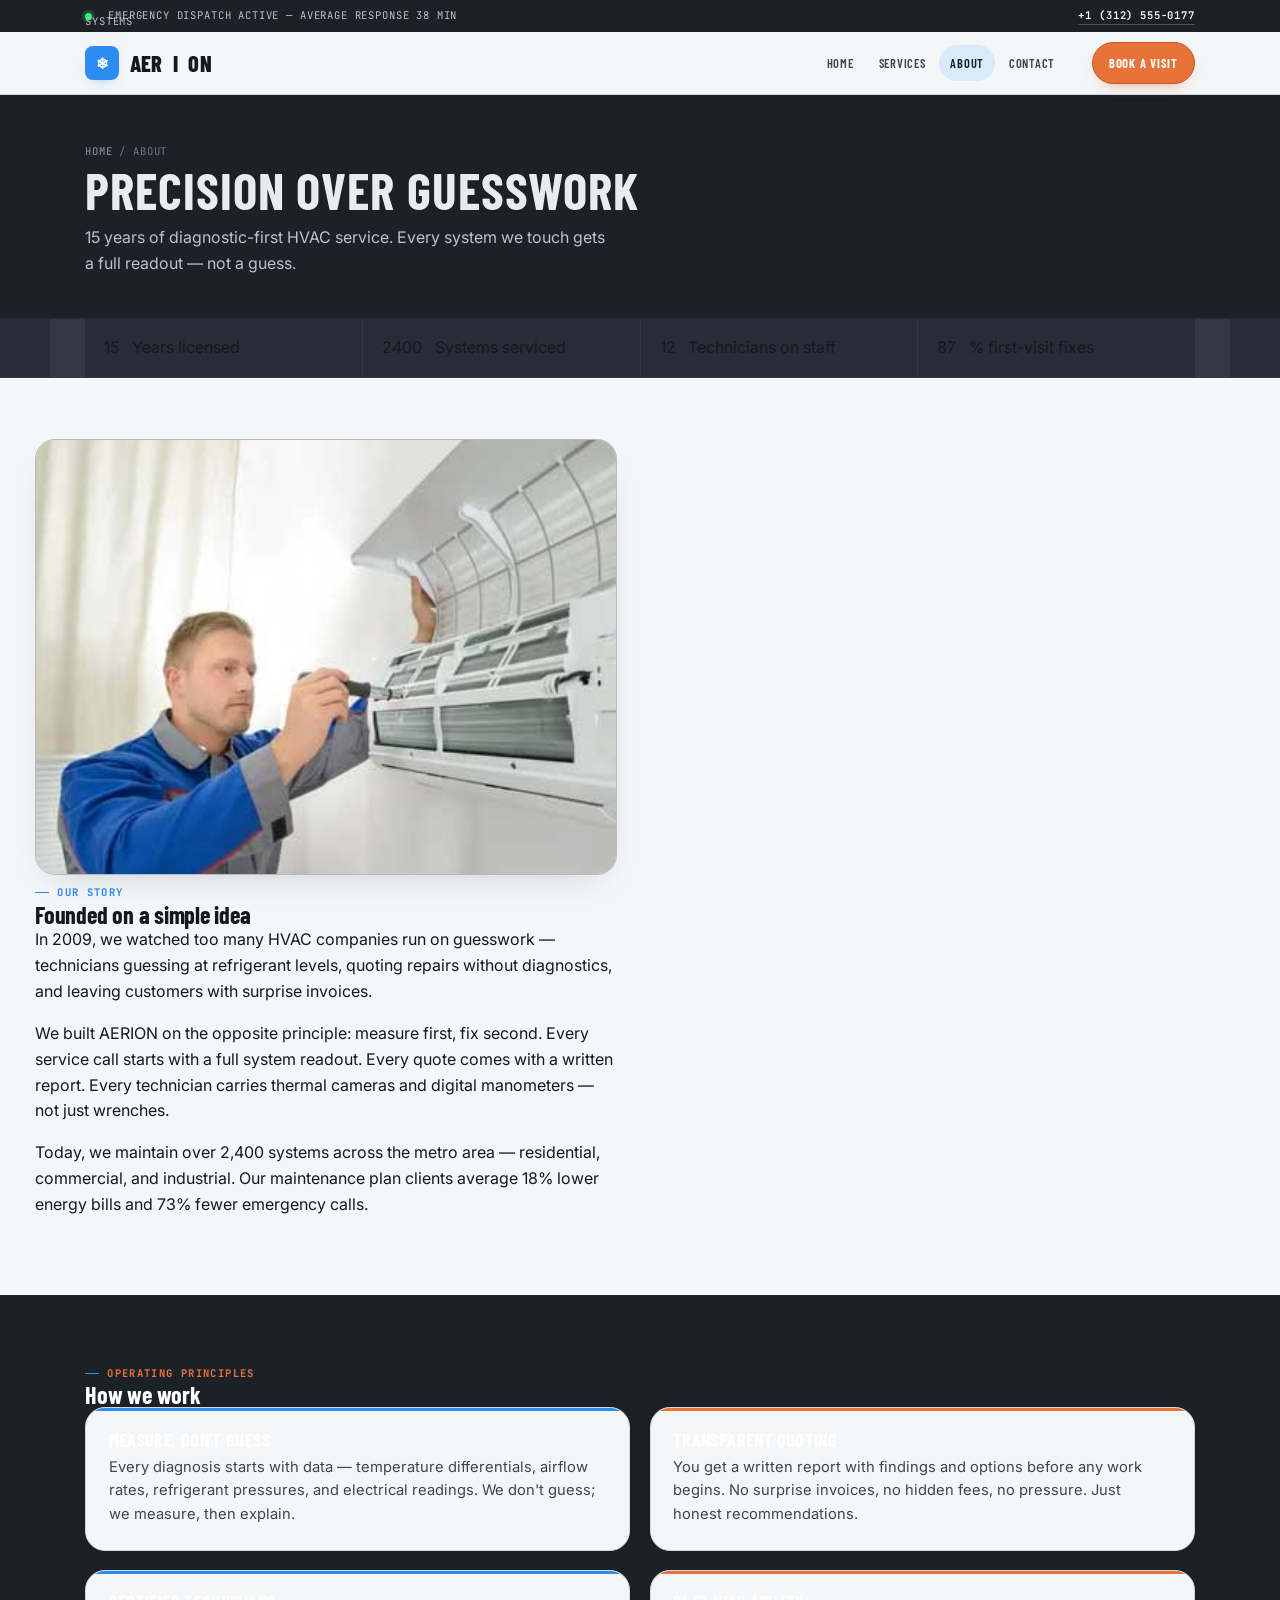
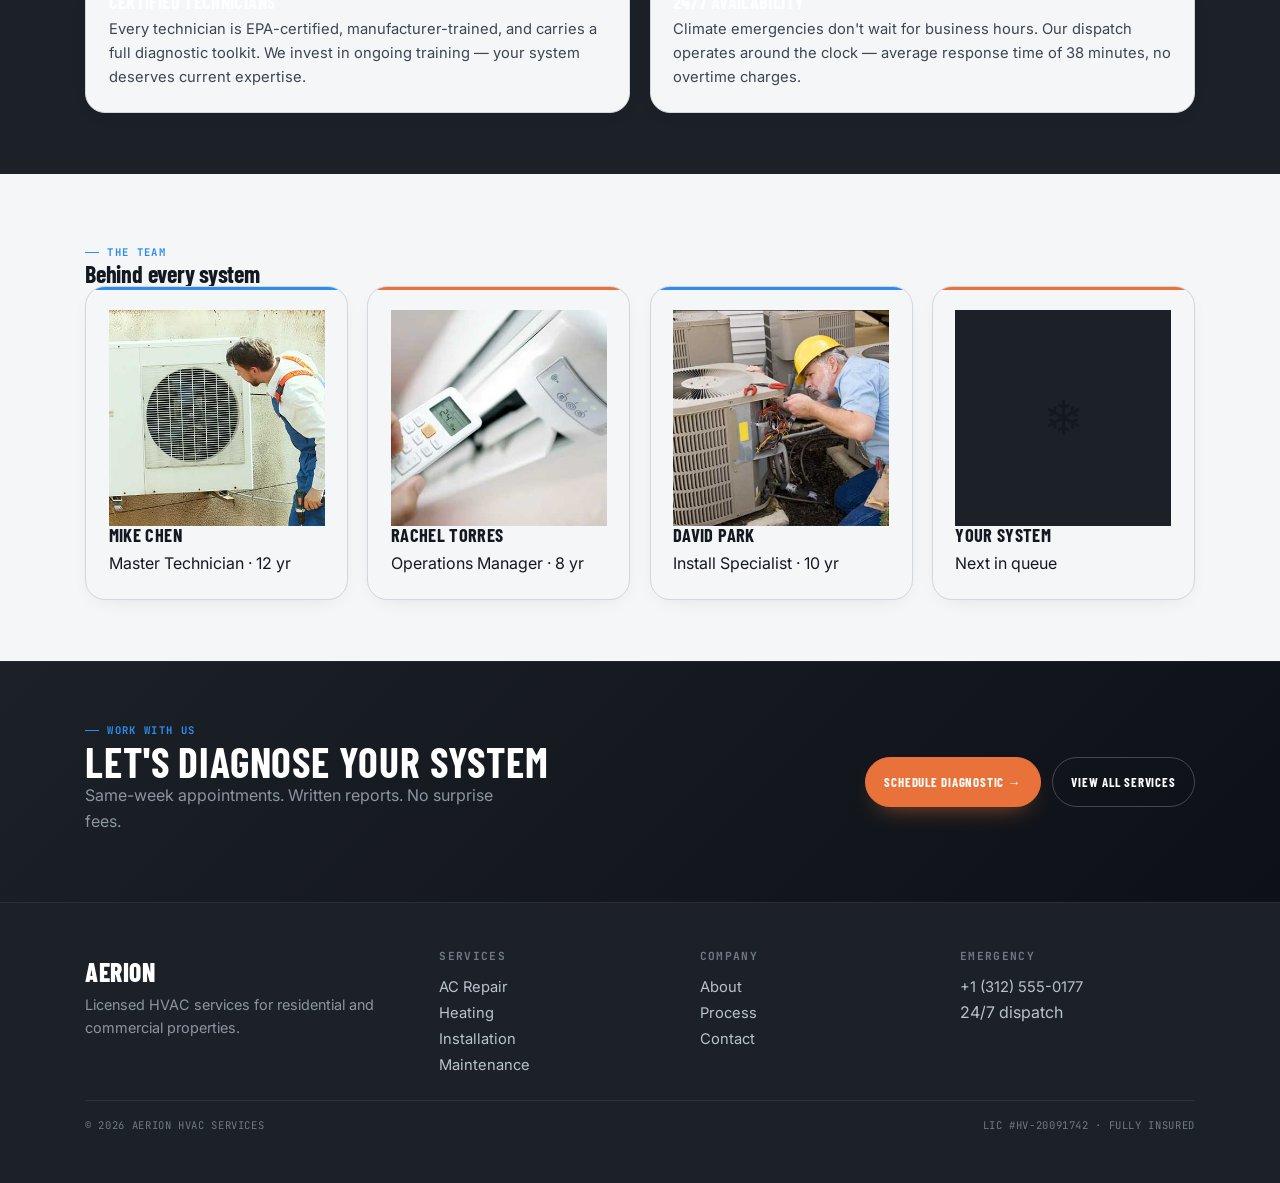
==== about.html @ d793b299 "Redesign update — v1.0.3 Version: v1.0.3 Folder: ac-repair-html-template" ====
<!DOCTYPE html>
<html lang="en">
<head>
  <meta charset="UTF-8" />
  <meta name="viewport" content="width=device-width, initial-scale=1.0" />
  <title>About — AERION Climate Control</title>
  <meta name="description" content="15 years of precision HVAC service. Learn about AERION's diagnostic-first approach and the team behind every system we commission." />
  <link rel="preconnect" href="https://fonts.googleapis.com" />
  <link rel="preconnect" href="https://fonts.gstatic.com" crossorigin />
  <link href="https://fonts.googleapis.com/css2?family=Barlow+Condensed:wght@400;500;600;700;800&family=Inter:wght@400;500;600;700&family=JetBrains+Mono:wght@400;500;600;700&display=swap" rel="stylesheet" />
  <link rel="stylesheet" href="assets/css/base.css" />
</head>
<body>

  <div class="statusbar">
    <div class="container">
      <span class="live"><span class="dot"></span>SYSTEMS ONLINE</span>
      <span>Emergency dispatch active — average response 38 min</span>
      <span class="spacer"></span>
      <a href="tel:+13125550177">+1 (312) 555-0177</a>
    </div>
  </div>

  <header class="sitehead">
    <div class="container">
      <a href="index.html" class="mark"><span class="glyph">❄</span>AER<span>I</span>ON</a>
      <nav id="mainnav">
        <a href="index.html">Home</a>
        <a href="service.html">Services</a>
        <a href="about.html" class="active">About</a>
        <a href="contact.html">Contact</a>
      </nav>
      <a href="contact.html" class="cta">Book a Visit</a>
      <button class="burger" id="burger" aria-label="Menu">☰</button>
    </div>
  </header>

  <section class="page-head">
    <div class="container">
      <span class="crumb"><a href="index.html">Home</a> / About</span>
      <h1>Precision over&nbsp;guesswork</h1>
      <p>15 years of diagnostic-first HVAC service. Every system we touch gets a full readout — not a guess.</p>
    </div>
  </section>

  <!-- READOUTS -->
  <section class="readouts">
    <div class="container">
      <div class="cell reveal"><span class="per" data-count="15">0</span><span class="label">Years licensed</span></div>
      <div class="cell reveal d1"><span class="per" data-count="2400">0</span><span class="label">Systems serviced</span></div>
      <div class="cell reveal d2"><span class="per" data-count="12">0</span><span class="label">Technicians on staff</span></div>
      <div class="cell reveal d3"><span class="per" data-count="87">0</span><span class="label">% first-visit fixes</span></div>
    </div>
  </section>

  <!-- STORY -->
  <section class="feature section">
    <div class="container">
      <div class="frame reveal"><img src="assets/img/about-1.jpg" alt="AERION founding team" /></div>
      <div>
        <span class="kicker">Our Story</span>
        <h2>Founded on a&nbsp;simple&nbsp;idea</h2>
        <p>In 2009, we watched too many HVAC companies run on guesswork — technicians guessing at refrigerant levels, quoting repairs without diagnostics, and leaving customers with surprise invoices.</p>
        <p>We built AERION on the opposite principle: measure first, fix second. Every service call starts with a full system readout. Every quote comes with a written report. Every technician carries thermal cameras and digital manometers — not just wrenches.</p>
        <p>Today, we maintain over 2,400 systems across the metro area — residential, commercial, and industrial. Our maintenance plan clients average 18% lower energy bills and 73% fewer emergency calls.</p>
      </div>
    </div>
  </section>

  <!-- VALUES -->
  <section class="section section--metal" style="color:#fff">
    <div class="container">
      <span class="kicker" style="color:var(--warm)">Operating Principles</span>
      <h2>How we&nbsp;work</h2>
      <div class="services-grid" style="grid-template-columns:repeat(2,1fr)">
        <div class="service-card reveal">
          <h3>Measure, Don't Guess</h3>
          <p>Every diagnosis starts with data — temperature differentials, airflow rates, refrigerant pressures, and electrical readings. We don't guess; we measure, then explain.</p>
        </div>
        <div class="service-card reveal d1">
          <h3>Transparent Quoting</h3>
          <p>You get a written report with findings and options before any work begins. No surprise invoices, no hidden fees, no pressure. Just honest recommendations.</p>
        </div>
        <div class="service-card reveal d2">
          <h3>Certified Technicians</h3>
          <p>Every technician is EPA-certified, manufacturer-trained, and carries a full diagnostic toolkit. We invest in ongoing training — your system deserves current expertise.</p>
        </div>
        <div class="service-card reveal d3">
          <h3>24/7 Availability</h3>
          <p>Climate emergencies don't wait for business hours. Our dispatch operates around the clock — average response time of 38 minutes, no overtime charges.</p>
        </div>
      </div>
    </div>
  </section>

  <!-- TEAM PHOTOS -->
  <section class="section">
    <div class="container">
      <span class="kicker">The Team</span>
      <h2>Behind every&nbsp;system</h2>
      <div class="services-grid" style="grid-template-columns:repeat(4,1fr)">
        <div class="service-card reveal">
          <div class="frame"><img src="assets/img/about-2.jpg" alt="Lead technician" style="aspect-ratio:1/1;object-fit:cover" /></div>
          <h3>Mike Chen</h3>
          <span class="label">Master Technician · 12 yr</span>
        </div>
        <div class="service-card reveal d1">
          <div class="frame"><img src="assets/img/about-3.jpg" alt="Operations manager" style="aspect-ratio:1/1;object-fit:cover" /></div>
          <h3>Rachel Torres</h3>
          <span class="label">Operations Manager · 8 yr</span>
        </div>
        <div class="service-card reveal d2">
          <div class="frame"><img src="assets/img/about-4.jpg" alt="Install specialist" style="aspect-ratio:1/1;object-fit:cover" /></div>
          <h3>David Park</h3>
          <span class="label">Install Specialist · 10 yr</span>
        </div>
        <div class="service-card reveal d3">
          <div class="frame" style="background:var(--metal);display:flex;align-items:center;justify-content:center;aspect-ratio:1/1"><span style="font-size:3rem">❄</span></div>
          <h3>Your System</h3>
          <span class="label">Next in queue</span>
        </div>
      </div>
    </div>
  </section>

  <!-- CTA -->
  <section class="cta-band">
    <div class="container">
      <div>
        <span class="kicker">Work With Us</span>
        <h2>Let's diagnose&nbsp;your&nbsp;system</h2>
        <p>Same-week appointments. Written reports. No surprise fees.</p>
      </div>
      <div class="actions">
        <a href="contact.html" class="btn-primary">Schedule Diagnostic →</a>
        <a href="service.html" class="btn-ghost">View All Services</a>
      </div>
    </div>
  </section>

  <footer class="footer">
    <div class="container">
      <div class="footer-grid">
        <div><div class="brand">AER<span>I</span>ON</div><p>Licensed HVAC services for residential and commercial properties.</p></div>
        <div><h4>Services</h4><a href="service.html">AC Repair</a><br /><a href="service.html">Heating</a><br /><a href="service.html">Installation</a><br /><a href="service.html">Maintenance</a></div>
        <div><h4>Company</h4><a href="about.html">About</a><br /><a href="about.html">Process</a><br /><a href="contact.html">Contact</a></div>
        <div><h4>Emergency</h4><a href="tel:+13125550177">+1 (312) 555-0177</a><br /><span class="label">24/7 dispatch</span></div>
      </div>
      <div class="base">
        <span>© <span data-year></span> AERION HVAC Services</span>
        <span>Lic #HV-20091742 · Fully insured</span>
      </div>
    </div>
  </footer>
  <script src="assets/js/main.js"></script>
</body>
</html>
---- assets/css/base.css ----
/* =============================================================
   AERION — Climate Control & HVAC Service
   Design system for an air conditioning / heating / ventilation company.

   Thesis: "A climate control panel — every section reads like a
   system status readout, the hero is a live thermostat, and
   the service cards are diagnostic modules."

   Materials: brushed metal, glass gauge, thermostat dial, duct grille
   Motion:    fan spin / airflow sweep / thermostat tick
   Grammar:   industrial control panel — status bars, gauge clusters
   ============================================================= */

:root{
  /* HVAC palette — cool blue, warm orange, graphite metal */
  --metal:       #1C2127;
  --metal-2:     #262D36;
  --surface:     #F4F6F8;
  --surface-2:   #EDF0F3;
  --ink:         #141820;
  --ink-soft:    #3D4550;
  --muted:       #6E7A86;
  --line:        #D0D7DE;
  --line-strong: #B3BCC5;

  --cool:        #2D8CF0;      /* cooling blue — primary */
  --cool-600:    #1B6DC0;
  --cool-700:    #135396;
  --cool-tint:   #D8EAFB;

  --warm:        #E8723A;      /* heating orange — secondary */
  --warm-600:    #C45A28;
  --warm-tint:   #FCE8DD;

  --ice:         #A0D8F0;      /* frost accent */
  --flame:       #F05A28;      /* emergency red */
  --flame-tint:  #FDECE6;

  /* Neutral — cool steel grey */
  --n-50:  #F8FAFB;
  --n-100: #EFF2F5;
  --n-200: #D8DFE6;
  --n-300: #B8C3CD;
  --n-400: #8A96A1;
  --n-500: #6E7A86;
  --n-600: #4E5A66;
  --n-700: #3D4550;
  --n-800: #262D36;
  --n-900: #141820;

  /* Type */
  --font-display: "Barlow Condensed", "Arial Narrow", sans-serif;
  --font-body:    "Inter", system-ui, -apple-system, sans-serif;
  --font-mono:    "JetBrains Mono", ui-monospace, monospace;

  --fs-hero:   clamp(2.8rem, 7vw, 5.2rem);
  --fs-h1:     clamp(2.1rem, 4.4vw, 3.2rem);
  --fs-h2:     clamp(1.6rem, 3.2vw, 2.4rem);
  --fs-h3:     clamp(1.2rem, 2vw, 1.5rem);
  --fs-lead:   clamp(1.05rem, 1.6vw, 1.2rem);
  --fs-body:   1rem;
  --fs-small:  .88rem;
  --fs-micro:  .72rem;

  --r:    8px;
  --r-lg: 14px;
  --r-xl: 20px;
  --pill: 999px;

  --maxw: 1180px;
  --gutter: clamp(1rem, 4vw, 2.2rem);

  --ease: cubic-bezier(.2,.65,.2,1);
  --ease-out: cubic-bezier(.16,1,.3,1);
  --t: .35s var(--ease);

  --sh-soft: 0 6px 24px -14px rgba(20,24,32,.18);
  --sh-card: 0 14px 36px -20px rgba(20,24,32,.24);
  --sh-gauge: 0 20px 50px -28px rgba(20,24,32,.35);
}

*{box-sizing:border-box}
html{scroll-behavior:smooth;-webkit-text-size-adjust:100%}
body{
  margin:0;
  background:var(--surface);
  color:var(--ink);
  font-family:var(--font-body);
  font-size:var(--fs-body);
  line-height:1.62;
  -webkit-font-smoothing:antialiased;
}
img{max-width:100%;display:block}
a{color:inherit;text-decoration:none}
h1,h2,h3,h4{font-family:var(--font-display);font-weight:700;line-height:1.06;letter-spacing:-.01em;margin:0}
p{margin:0 0 1rem}
ul{margin:0;padding:0;list-style:none}
.container{width:100%;max-width:var(--maxw);margin:0 auto;padding-inline:var(--gutter)}

/* ---------- Status bar (top ticker) ---------- */
.statusbar{
  background:var(--metal);
  color:#B8C3CD;
  font-family:var(--font-mono);
  font-size:.66rem;
  letter-spacing:.08em;
  text-transform:uppercase;
}
.statusbar .container{
  display:flex;align-items:center;gap:1rem;
  min-height:32px;flex-wrap:wrap;
}
.statusbar .live{
  width:7px;height:7px;border-radius:50%;
  background:#3AE87A;
  box-shadow:0 0 0 3px rgba(58,232,122,.2);
  animation:pulse-live 2s ease infinite;
}
@keyframes pulse-live{0%,100%{box-shadow:0 0 0 3px rgba(58,232,122,.2)}50%{box-shadow:0 0 0 6px rgba(58,232,122,.08)}}
.statusbar .msg{opacity:.9}
.statusbar .spacer{flex:1}
.statusbar a{color:#fff;font-weight:600;border-bottom:1px solid rgba(255,255,255,.22)}
.statusbar a:hover{border-color:#fff}

/* ---------- Header — industrial panel ---------- */
.sitehead{
  position:sticky;top:0;z-index:40;
  background:rgba(244,246,248,.88);
  backdrop-filter:blur(12px) saturate(1.05);
  border-bottom:1px solid var(--line);
}
.sitehead .container{
  display:flex;align-items:center;gap:1.2rem;
  min-height:62px;
}
.mark{
  display:flex;align-items:center;gap:.65rem;
  font-family:var(--font-display);font-weight:800;
  font-size:1.4rem;letter-spacing:.01em;text-transform:uppercase;
}
.mark .glyph{
  width:34px;height:34px;border-radius:8px;
  display:grid;place-items:center;
  background:var(--cool);color:#fff;font-size:.95rem;
  box-shadow:0 6px 14px -8px rgba(45,140,240,.6);
}
.mark em{font-style:normal;color:var(--cool)}
.sitehead nav{margin-left:auto;display:flex;gap:.15rem;align-items:center}
.sitehead nav a{
  font-family:var(--font-display);font-size:.78rem;
  letter-spacing:.06em;text-transform:uppercase;font-weight:600;
  color:var(--ink-soft);padding:.5rem .7rem;border-radius:var(--pill);
  transition:background var(--t),color var(--t);
}
.sitehead nav a:hover,.sitehead nav a.active{color:var(--ink);background:var(--cool-tint)}
.sitehead .cta{
  margin-left:.4rem;
  display:inline-flex;align-items:center;gap:.4rem;
  background:var(--warm);color:#fff;
  font-family:var(--font-display);font-size:.78rem;
  letter-spacing:.06em;text-transform:uppercase;font-weight:700;
  padding:.6rem 1rem;border-radius:var(--pill);
  border:1px solid var(--warm-600);
  transition:background var(--t),transform var(--t),box-shadow var(--t);
  box-shadow:0 8px 16px -10px rgba(232,114,58,.7);
}
.sitehead .cta:hover{background:var(--warm-600);transform:translateY(-1px)}
.burger{display:none;background:none;border:0;font-size:1.5rem;cursor:pointer;color:var(--ink);margin-left:auto}

/* ---------- HERO : thermostat control panel ---------- */
.hero-panel{
  position:relative;overflow:hidden;
  background:
    radial-gradient(900px 600px at 75% -10%, rgba(45,140,240,.08), transparent 60%),
    radial-gradient(700px 500px at -10% 40%, rgba(232,114,58,.06), transparent 60%),
    var(--metal);
  color:#E8ECF0;
  border-bottom:1px solid rgba(255,255,255,.06);
}
.hero-panel .container{
  display:grid;
  grid-template-columns: 1.1fr .9fr;
  gap:clamp(1.5rem,3vw,2.8rem);
  align-items:center;
  padding-block:clamp(2.2rem,5.5vw,4rem);
}
.eyebrow{
  display:inline-flex;align-items:center;gap:.5rem;
  font-family:var(--font-mono);font-size:.66rem;
  letter-spacing:.14em;text-transform:uppercase;
  color:var(--cool);font-weight:700;
}
.eyebrow::before{content:"";width:18px;height:1px;background:var(--cool);display:inline-block}
.hero-panel h1{
  font-size:var(--fs-hero);
  margin:.7rem 0 .8rem;
  text-transform:uppercase;
  letter-spacing:.02em;
}
.hero-panel h1 em{font-style:normal;color:var(--warm)}
.hero-panel .lead{
  font-size:var(--fs-lead);
  color:#B8C3CD;
  max-width:48ch;
  line-height:1.6;
}
.hero-actions{display:flex;gap:.7rem;flex-wrap:wrap;margin-top:1.2rem}
.btn-primary{
  display:inline-flex;align-items:center;gap:.5rem;
  background:var(--warm);color:#fff;
  font-family:var(--font-display);font-size:.8rem;
  letter-spacing:.06em;text-transform:uppercase;font-weight:700;
  padding:.85rem 1.15rem;border-radius:var(--pill);
  border:1px solid var(--warm-600);
  box-shadow:0 12px 24px -14px rgba(232,114,58,.7);
  transition:background var(--t),transform var(--t);
}
.btn-primary:hover{background:var(--warm-600);transform:translateY(-1px)}
.btn-ghost{
  display:inline-flex;align-items:center;gap:.4rem;
  background:transparent;color:#fff;
  font-family:var(--font-display);font-size:.8rem;
  letter-spacing:.06em;text-transform:uppercase;font-weight:700;
  padding:.85rem 1.15rem;border-radius:var(--pill);
  border:1px solid rgba(255,255,255,.22);
  transition:background var(--t),border-color var(--t),transform var(--t);
}
.btn-ghost:hover{background:rgba(255,255,255,.08);border-color:#fff;transform:translateY(-1px)}
.hero-meta{
  display:flex;gap:1rem;flex-wrap:wrap;
  margin-top:1.1rem;
  font-family:var(--font-mono);font-size:.66rem;
  letter-spacing:.06em;text-transform:uppercase;color:#8A96A1;
}
.hero-meta b{color:#fff}

/* thermostat gauge — right panel */
.thermostat{
  position:relative;
  display:grid;place-items:center;
  padding:1rem 0;
}
.gauge{
  width:min(320px,100%);
  aspect-ratio:1;
  border-radius:50%;
  background:conic-gradient(
    var(--cool) 0deg 180deg,
    var(--warm) 180deg 360deg
  );
  padding:6px;
  box-shadow:var(--sh-gauge),0 0 60px rgba(45,140,240,.12);
  position:relative;
}
.gauge-inner{
  width:100%;height:100%;border-radius:50%;
  background:var(--metal-2);
  display:grid;place-items:center;
  position:relative;
}
.gauge-inner .temp{
  font-family:var(--font-display);font-size:3.6rem;font-weight:800;
  color:#fff;letter-spacing:.02em;line-height:1;
}
.gauge-inner .temp small{
  font-size:1.4rem;color:var(--muted);vertical-align:super;
}
.gauge-inner .label{
  font-family:var(--font-mono);font-size:.62rem;
  letter-spacing:.1em;text-transform:uppercase;color:var(--muted);
  margin-top:.3rem;
}
.gauge-ticks{
  position:absolute;inset:18px;
  border-radius:50%;
  border:1px dashed rgba(255,255,255,.1);
}
.gauge-needle{
  position:absolute;width:2px;height:40%;
  background:linear-gradient(var(--warm),transparent);
  bottom:50%;left:calc(50% - 1px);
  transform-origin:bottom center;
  transform:rotate(-30deg);
  border-radius:1px;
}
/* mode badges */
.modes{
  display:flex;gap:.6rem;margin-top:1rem;
}
.mode-badge{
  display:flex;align-items:center;gap:.35rem;
  padding:.35rem .6rem;border-radius:var(--pill);
  border:1px solid rgba(255,255,255,.12);
  font-family:var(--font-mono);font-size:.64rem;
  letter-spacing:.06em;text-transform:uppercase;
  color:#B8C3CD;
}
.mode-badge .dot{width:6px;height:6px;border-radius:50%}
.mode-badge .dot--cool{background:var(--cool)}
.mode-badge .dot--warm{background:var(--warm)}
.mode-badge .dot--auto{background:#3AE87A}

/* ---------- Status bar — system readouts ---------- */
.readouts{
  background:var(--metal-2);
  border-bottom:1px solid rgba(255,255,255,.06);
}
.readouts .container{
  display:grid;grid-template-columns:repeat(4,1fr);
  gap:1px;
  background:rgba(255,255,255,.06);
}
.readouts .cell{
  background:var(--metal-2);
  padding:1rem 1.2rem;
  display:flex;align-items:center;gap:.8rem;
}
.readouts .cell .n{
  font-family:var(--font-display);font-size:1.8rem;font-weight:800;color:#fff;line-height:1
}
.readouts .cell .n small{font-family:var(--font-mono);font-size:.68rem;letter-spacing:.06em;text-transform:uppercase;color:var(--cool);font-weight:700;margin-left:.15rem}
.readouts .cell .l{
  font-family:var(--font-mono);font-size:.64rem;letter-spacing:.08em;text-transform:uppercase;color:#6E7A86;line-height:1.4
}

/* ---------- Section primitives ---------- */
.section{padding:clamp(2.4rem,5vw,3.8rem) 0}
.section--surface{background:var(--surface)}
.section--metal{background:var(--metal);color:#E8ECF0}
.section--wash{
  background:linear-gradient(180deg,var(--surface-2),var(--surface));
  border-top:1px solid var(--line);
  border-bottom:1px solid var(--line);
}
.section-head{
  display:flex;align-items:end;justify-content:space-between;gap:1rem;flex-wrap:wrap;
  margin-bottom:1.4rem;
}
.section-head h2{font-size:var(--fs-h2);text-transform:uppercase;letter-spacing:.02em}
.section-head p{max-width:42ch;color:var(--ink-soft);font-size:.98rem;margin:.45rem 0 0}
.section-head .link{
  font-family:var(--font-mono);font-size:.7rem;letter-spacing:.08em;text-transform:uppercase;
  font-weight:700;color:var(--cool);border-bottom:1px solid currentColor;padding-bottom:2px;
}
.kicker{
  font-family:var(--font-mono);font-size:.66rem;letter-spacing:.13em;text-transform:uppercase;color:var(--cool);font-weight:700;
  display:inline-flex;align-items:center;gap:.5rem;
}
.kicker::before{content:"";width:14px;height:1px;background:var(--cool);display:inline-block}

/* ---------- Service cards — diagnostic modules ---------- */
.services-grid{
  display:grid;grid-template-columns:repeat(3,1fr);
  gap:1.2rem;
}
.service-card{
  background:var(--surface);
  border:1px solid var(--line);
  border-radius:var(--r-xl);
  padding:1.4rem;
  box-shadow:var(--sh-soft);
  transition:transform var(--t),box-shadow var(--t),border-color var(--t);
  position:relative;
  overflow:hidden;
}
.service-card::before{
  content:"";
  position:absolute;top:0;left:0;right:0;height:3px;
  background:var(--cool);
}
.service-card:nth-child(even)::before{background:var(--warm)}
.service-card:hover{transform:translateY(-3px);box-shadow:var(--sh-card);border-color:var(--line-strong)}
.service-card .icon{
  width:44px;height:44px;border-radius:12px;
  display:grid;place-items:center;
  background:var(--cool-tint);color:var(--cool);
  font-size:1.1rem;font-weight:800;margin-bottom:.8rem;
}
.service-card:nth-child(even) .icon{background:var(--warm-tint);color:var(--warm)}
.service-card h3{font-size:1.15rem;text-transform:uppercase;letter-spacing:.02em;margin-bottom:.35rem}
.service-card p{color:var(--ink-soft);font-size:.92rem;margin:0}
.service-card .tag{
  display:inline-block;margin-top:.6rem;
  font-family:var(--font-mono);font-size:.62rem;
  letter-spacing:.08em;text-transform:uppercase;font-weight:700;
  color:var(--cool);background:var(--cool-tint);
  padding:.25rem .5rem;border-radius:var(--pill);
}
.service-card:nth-child(even) .tag{color:var(--warm);background:var(--warm-tint)}

/* ---------- Feature — zig-zag ---------- */
.feature{
  display:grid;grid-template-columns:1.05fr .95fr;
  gap:clamp(1.2rem,3vw,2.4rem);
  align-items:center;
}
.feature .frame{
  position:relative;border-radius:var(--r-xl);overflow:hidden;
  border:1px solid var(--line-strong);
  box-shadow:var(--sh-card);
  background:var(--surface);
}
.feature .frame img{width:100%;aspect-ratio:4/3;object-fit:cover}
.feature .frame .caption{
  position:absolute;left:12px;bottom:12px;
  background:rgba(20,24,32,.82);color:#fff;
  font-family:var(--font-mono);font-size:.64rem;
  letter-spacing:.07em;text-transform:uppercase;
  padding:.4rem .6rem;border-radius:var(--pill);
  backdrop-filter:blur(6px);
}
.feature ul{display:grid;gap:.7rem;margin-top:1rem}
.feature li{
  display:grid;grid-template-columns:24px 1fr;gap:.7rem;align-items:start;
  padding:.65rem .75rem;border:1px solid var(--line);border-radius:12px;background:var(--surface);
}
.feature li .ic{
  width:24px;height:24px;border-radius:50%;display:grid;place-items:center;
  background:var(--cool-tint);color:var(--cool);font-size:.72rem;font-weight:800;
}
.feature li b{font-family:var(--font-display);font-size:.98rem;text-transform:uppercase;letter-spacing:.02em}
.feature li span{font-size:.88rem;color:var(--muted);display:block;margin-top:.15rem}

/* ---------- Emergency band ---------- */
.emergency{
  background:var(--flame);
  color:#fff;
  border-top:1px solid rgba(255,255,255,.15);
  border-bottom:1px solid rgba(255,255,255,.15);
}
.emergency .container{
  display:flex;align-items:center;justify-content:space-between;gap:1.2rem;
  padding-block:clamp(1.2rem,3vw,1.8rem);
  flex-wrap:wrap;
}
.emergency h3{font-size:clamp(1.3rem,2.4vw,1.8rem);text-transform:uppercase;letter-spacing:.02em}
.emergency p{color:rgba(255,255,255,.85);max-width:40ch;font-size:.95rem;margin:0}
.emergency .btn-primary{background:#fff;color:var(--flame);border-color:#fff;box-shadow:0 8px 20px -12px rgba(0,0,0,.3)}
.emergency .btn-primary:hover{background:var(--surface);color:var(--flame)}

/* ---------- Plans / pricing ---------- */
.pricing{
  display:grid;grid-template-columns:repeat(3,1fr);
  gap:1.2rem;align-items:start;
}
.plan{
  background:var(--surface);
  border:1px solid var(--line);
  border-radius:var(--r-xl);
  padding:1.3rem;
  box-shadow:var(--sh-soft);
  position:relative;
}
.plan--featured{
  border-color:var(--cool);
  box-shadow:0 18px 40px -22px rgba(45,140,240,.28);
  transform:translateY(-4px);
}
.plan--featured::before{
  content:"Most Popular";
  position:absolute;top:10px;right:10px;
  font-family:var(--font-mono);font-size:.6rem;letter-spacing:.08em;text-transform:uppercase;font-weight:700;
  background:var(--cool);color:#fff;padding:.28rem .5rem;border-radius:var(--pill);
}
.plan h3{font-size:1.3rem;text-transform:uppercase;letter-spacing:.02em}
.plan .price{margin:.35rem 0;font-family:var(--font-display);font-size:1.8rem;font-weight:800}
.plan .per{font-family:var(--font-mono);font-size:.66rem;letter-spacing:.06em;text-transform:uppercase;color:var(--muted);font-weight:600;font-size:.85rem}
.plan ul{display:grid;gap:.5rem;margin:1rem 0 1.1rem}
.plan li{display:flex;gap:.5rem;align-items:start;font-size:.92rem;color:var(--ink-soft)}
.plan li::before{content:"✓";width:20px;height:20px;border-radius:50%;display:grid;place-items:center;flex:none;background:var(--cool-tint);color:var(--cool);font-weight:800;font-size:.72rem;margin-top:.05rem}
.btn-wide{width:100%;justify-content:center}

/* ---------- Testimonials ---------- */
.testimonials{
  display:grid;grid-template-columns:repeat(3,1fr);
  gap:1rem;
}
.testimonial{
  background:var(--surface);
  border:1px solid var(--line);
  border-radius:var(--r-xl);
  padding:1.1rem;
  box-shadow:var(--sh-soft);
}
.testimonial .stars{color:var(--warm);letter-spacing:.08em;font-size:.9rem}
.testimonial p{margin:.55rem 0 .7rem;color:var(--ink-soft);font-size:.95rem;line-height:1.6}
.testimonial .who{display:flex;align-items:center;gap:.7rem}
.testimonial .who img{width:36px;height:36px;border-radius:50%;object-fit:cover;border:1px solid var(--line)}
.testimonial .who b{font-family:var(--font-display);font-size:.95rem;text-transform:uppercase;letter-spacing:.02em}
.testimonial .who span{font-family:var(--font-mono);font-size:.64rem;letter-spacing:.06em;text-transform:uppercase;color:var(--muted)}

/* ---------- FAQ ---------- */
.faq{max-width:860px;margin:0 auto}
.faq-item{
  background:var(--surface);border:1px solid var(--line);border-radius:14px;
  overflow:hidden;margin-bottom:.7rem;
}
.faq-q{
  width:100%;display:flex;align-items:center;justify-content:space-between;gap:1rem;
  padding:1rem 1.1rem;
  background:transparent;border:0;cursor:pointer;
  font-family:var(--font-display);font-size:1.05rem;font-weight:700;text-align:left;color:var(--ink);text-transform:uppercase;letter-spacing:.02em;
}
.faq-q span{width:28px;height:28px;border-radius:50%;display:grid;place-items:center;flex:none;background:var(--surface-2);border:1px solid var(--line);transition:transform var(--t),background var(--t),color var(--t);font-weight:800}
.faq-item.open .faq-q span{transform:rotate(45deg);background:var(--cool);color:#fff;border-color:var(--cool)}
.faq-a{padding:0 1.1rem 1rem;color:var(--ink-soft);font-size:.95rem;line-height:1.6;display:none}
.faq-item.open .faq-a{display:block}

/* ---------- CTA band ---------- */
.cta-band{
  position:relative;overflow:hidden;
  background:linear-gradient(135deg,var(--metal),#0D1117);
  color:#E8ECF0;
  border-top:1px solid rgba(255,255,255,.06);
}
.cta-band .container{
  display:grid;grid-template-columns:1.2fr .8fr;
  gap:1.4rem;align-items:center;
  padding-block:clamp(2rem,5vw,3.2rem);
}
.cta-band h2{color:#fff;font-size:clamp(1.8rem,3.4vw,2.6rem);text-transform:uppercase;letter-spacing:.02em}
.cta-band p{color:#8A96A1;max-width:42ch}
.cta-band .actions{display:flex;gap:.7rem;flex-wrap:wrap;justify-content:flex-end}
.cta-band .btn-primary{background:var(--warm);color:#fff;border-color:var(--warm)}
.cta-band .btn-primary:hover{background:var(--warm-600)}
.cta-band .btn-ghost{background:transparent;color:#fff;border-color:rgba(255,255,255,.22)}
.cta-band .btn-ghost:hover{background:rgba(255,255,255,.08);border-color:#fff}

/* ---------- Footer ---------- */
.footer{
  background:var(--metal);
  color:#B8C3CD;
  border-top:1px solid rgba(255,255,255,.06);
}
.footer .container{padding-block:clamp(2rem,4vw,3rem)}
.footer-grid{
  display:grid;grid-template-columns:1.4fr 1fr 1fr 1fr;
  gap:1.6rem;
}
.footer .brand{font-family:var(--font-display);font-size:1.6rem;font-weight:800;letter-spacing:.02em;text-transform:uppercase;color:#fff}
.footer .brand em{color:var(--cool);font-style:normal}
.footer p{color:#8A96A1;font-size:.9rem}
.footer h4{font-family:var(--font-mono);font-size:.7rem;letter-spacing:.12em;text-transform:uppercase;color:#6E7A86;margin-bottom:.7rem}
.footer a{font-size:.92rem;color:#B8C3CD}
.footer a:hover{color:var(--cool)}
.footer .base{
  margin-top:1.4rem;padding-top:1rem;
  border-top:1px solid rgba(255,255,255,.08);
  display:flex;justify-content:space-between;gap:1rem;flex-wrap:wrap;
  font-family:var(--font-mono);font-size:.66rem;letter-spacing:.06em;text-transform:uppercase;color:#6E7A86
}

/* ---------- Forms ---------- */
.field{display:grid;gap:.35rem;margin-bottom:.85rem}
.field label{font-family:var(--font-mono);font-size:.66rem;letter-spacing:.08em;text-transform:uppercase;font-weight:700;color:var(--ink)}
.field input,.field textarea,.field select{
  width:100%;
  background:var(--surface);border:1px solid var(--line-strong);border-radius:12px;
  padding:.75rem .9rem;
  font-family:var(--font-body);font-size:.98rem;color:var(--ink);
  transition:border-color var(--t),box-shadow var(--t),background var(--t);
}
.field input:focus,.field textarea:focus,.field select:focus{outline:none;border-color:var(--cool);box-shadow:0 0 0 3px rgba(45,140,240,.12);background:#fff}
.field textarea{resize:vertical;min-height:110px}
.form-row{display:grid;grid-template-columns:1fr 1fr;gap:.8rem}
.form-ok{font-family:var(--font-mono);font-size:.78rem;font-weight:700;color:var(--cool);margin-top:.6rem}
.form-err{font-family:var(--font-mono);font-size:.78rem;font-weight:700;color:var(--flame);margin-top:.6rem}
.contact-grid{display:grid;grid-template-columns:1fr 1fr;gap:clamp(1.2rem,3vw,2rem);align-items:start}
.info-card{background:var(--surface);border:1px solid var(--line);border-radius:var(--r-xl);padding:1.1rem;box-shadow:var(--sh-soft)}
.info-card h4{font-family:var(--font-mono);font-size:.7rem;letter-spacing:.12em;text-transform:uppercase;color:var(--cool);margin-bottom:.5rem}
.info-card p,.info-card a{font-size:.93rem;color:var(--ink-soft)}
.info-card a:hover{color:var(--cool)}

/* ---------- Breadcrumb / page head ---------- */
.page-head{
  background:var(--metal);
  color:#E8ECF0;
  border-bottom:1px solid rgba(255,255,255,.06);
}
.page-head .container{padding-block:clamp(1.6rem,4vw,2.6rem)}
.page-head h1{font-size:var(--fs-h1);text-transform:uppercase;letter-spacing:.02em}
.page-head p{max-width:52ch;color:#B8C3CD;margin:.5rem 0 0}
.crumb{font-family:var(--font-mono);font-size:.66rem;letter-spacing:.08em;text-transform:uppercase;color:#6E7A86}
.crumb a{color:#8A96A1;border-bottom:1px solid transparent}
.crumb a:hover{color:var(--cool);border-color:currentColor}

/* ---------- Reveal — airflow sweep ---------- */
.reveal{
  opacity:0;
  transform:translateY(18px);
  transition:opacity .6s var(--ease-out),transform .6s var(--ease-out);
}
.reveal.in{opacity:1;transform:none}
.reveal.d1{transition-delay:.07s}
.reveal.d2{transition-delay:.14s}
.reveal.d3{transition-delay:.21s}
.reveal.d4{transition-delay:.28s}

/* ---------- Responsive ---------- */
@media(max-width:980px){
  .hero-panel .container{grid-template-columns:1fr}
  .thermostat{order:-1}
  .readouts .container{grid-template-columns:1fr 1fr}
  .services-grid{grid-template-columns:1fr 1fr}
  .feature{grid-template-columns:1fr}
  .pricing{grid-template-columns:1fr}
  .plan--featured{transform:none}
  .testimonials{grid-template-columns:1fr}
  .cta-band .container{grid-template-columns:1fr}
  .cta-band .actions{justify-content:flex-start}
  .footer-grid{grid-template-columns:1fr 1fr}
  .contact-grid{grid-template-columns:1fr}
}
@media(max-width:720px){
  .sitehead nav{display:none}
  .sitehead nav.open{
    display:flex;flex-direction:column;
    position:absolute;left:0;right:0;top:62px;
    background:rgba(244,246,248,.96);
    backdrop-filter:blur(12px);
    border-bottom:1px solid var(--line-strong);
    padding:1rem var(--gutter);
  }
  .burger{display:block}
  .readouts .container{grid-template-columns:1fr}
  .services-grid{grid-template-columns:1fr}
  .footer-grid{grid-template-columns:1fr}
  .form-row{grid-template-columns:1fr}
  .modes{flex-wrap:wrap}
}
@media(prefers-reduced-motion:reduce){
  *{animation:none !important;scroll-behavior:auto !important}
  .reveal{opacity:1 !important;transform:none !important;transition:none !important}
  .statusbar .live{animation:none !important}
}
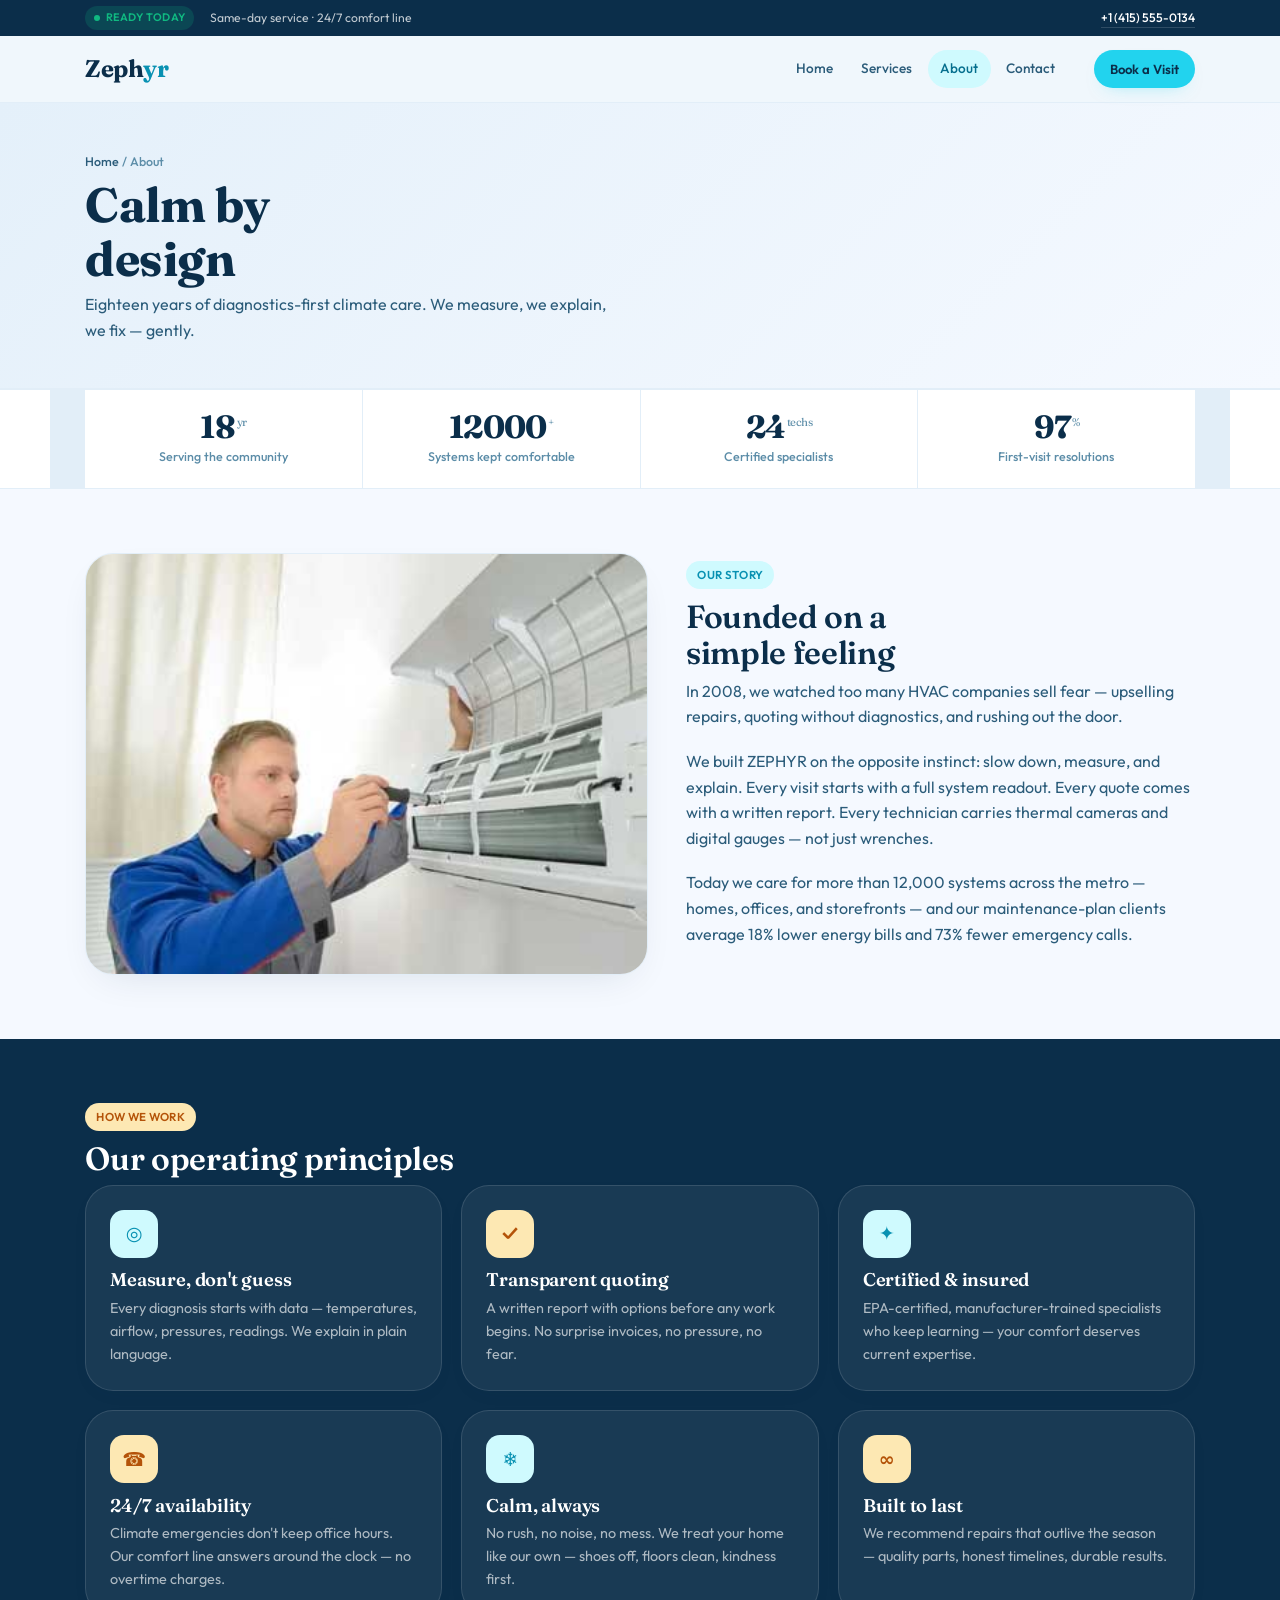
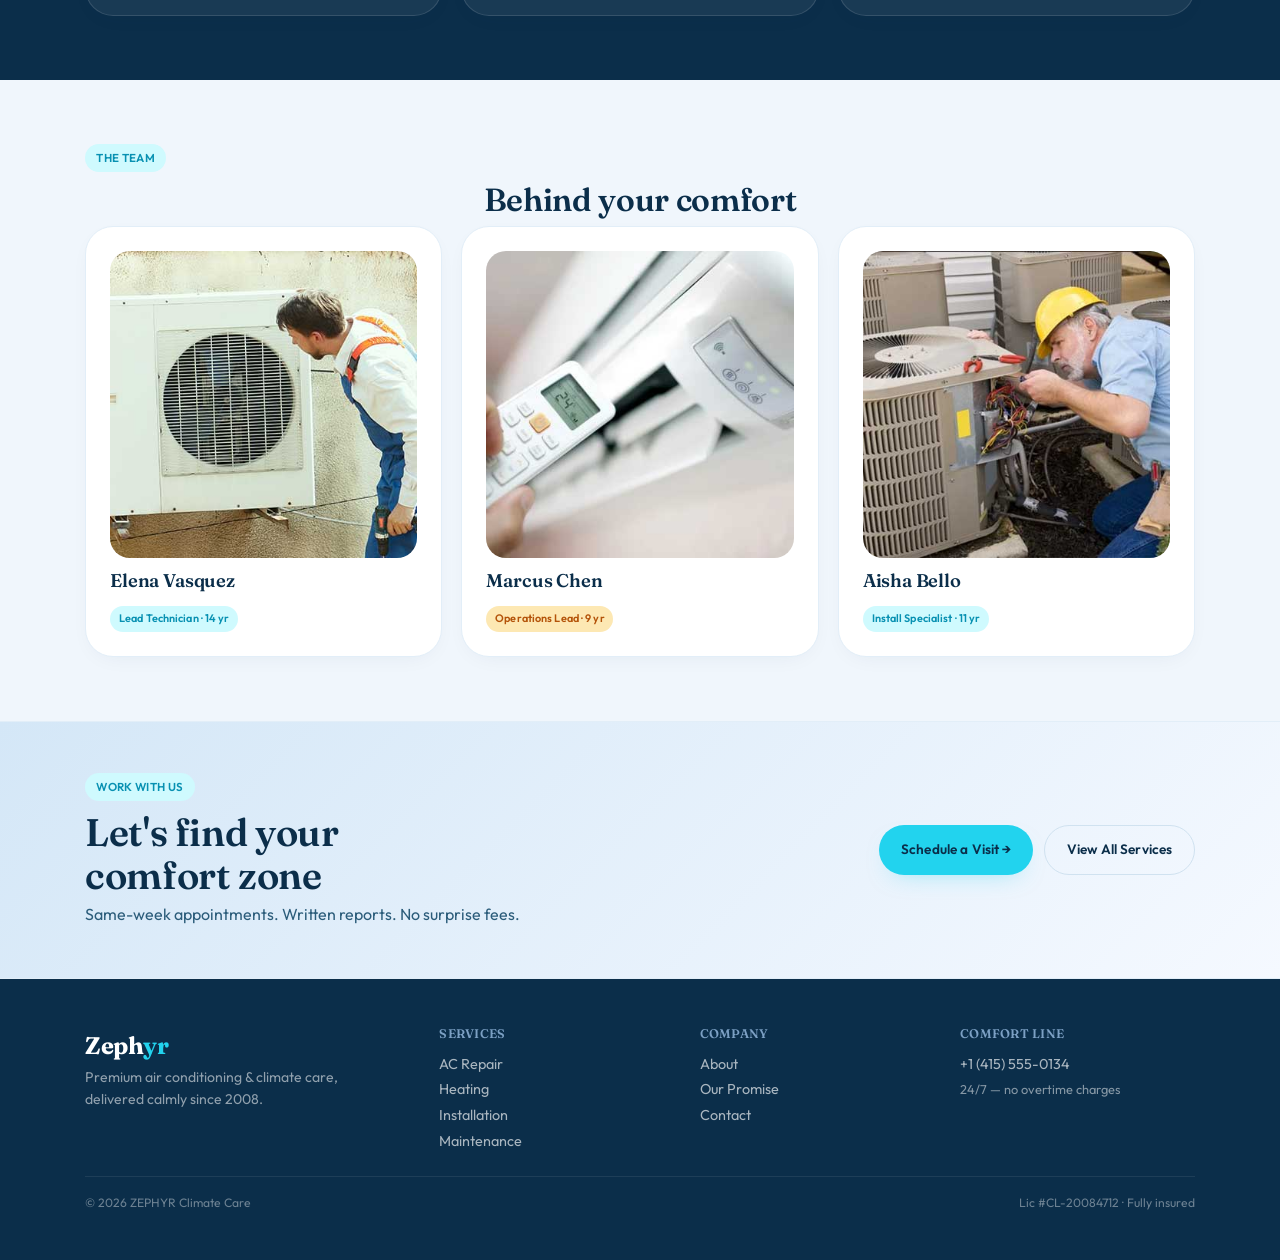
==== commit 65249f1a: "Redesign update — v2026.08.31-2 Version: v2026.08.31-2 Folder: ac-repair-html-template" ====
--- a/about.html
+++ b/about.html
@@ -3,121 +3,144 @@
 <head>
   <meta charset="UTF-8" />
   <meta name="viewport" content="width=device-width, initial-scale=1.0" />
-  <title>About — AERION Climate Control</title>
-  <meta name="description" content="15 years of precision HVAC service. Learn about AERION's diagnostic-first approach and the team behind every system we commission." />
+  <title>About — ZEPHYR · Calm Climate Care Since 2008</title>
+  <meta name="description" content="Since 2008 ZEPHYR has delivered calm, diagnostics-first climate care. Learn the story, our operating principles, and the team behind your comfort." />
   <link rel="preconnect" href="https://fonts.googleapis.com" />
   <link rel="preconnect" href="https://fonts.gstatic.com" crossorigin />
-  <link href="https://fonts.googleapis.com/css2?family=Barlow+Condensed:wght@400;500;600;700;800&family=Inter:wght@400;500;600;700&family=JetBrains+Mono:wght@400;500;600;700&display=swap" rel="stylesheet" />
+  <link href="https://fonts.googleapis.com/css2?family=Fraunces:wght@400;500;600;700&family=Outfit:wght@400;500;600;700&display=swap" rel="stylesheet" />
   <link rel="stylesheet" href="assets/css/base.css" />
 </head>
 <body>
 
-  <div class="statusbar">
+  <div class="topbar">
     <div class="container">
-      <span class="live"><span class="dot"></span>SYSTEMS ONLINE</span>
-      <span>Emergency dispatch active — average response 38 min</span>
+      <span class="badge"><span class="dot pulse-dot"></span>READY TODAY</span>
+      <span>Same-day service · 24/7 comfort line</span>
       <span class="spacer"></span>
-      <a href="tel:+13125550177">+1 (312) 555-0177</a>
+      <a href="tel:+14155550134">+1 (415) 555-0134</a>
     </div>
   </div>
 
-  <header class="sitehead">
+  <header class="header">
     <div class="container">
-      <a href="index.html" class="mark"><span class="glyph">❄</span>AER<span>I</span>ON</a>
+      <a href="index.html" class="logo">Zeph<em>yr</em></a>
       <nav id="mainnav">
         <a href="index.html">Home</a>
         <a href="service.html">Services</a>
-        <a href="about.html" class="active">About</a>
+        <a href="about.html" aria-current="page">About</a>
         <a href="contact.html">Contact</a>
       </nav>
       <a href="contact.html" class="cta">Book a Visit</a>
-      <button class="burger" id="burger" aria-label="Menu">☰</button>
+      <button class="burger" id="burger" aria-label="Menu" aria-expanded="false">☰</button>
     </div>
   </header>
 
   <section class="page-head">
     <div class="container">
       <span class="crumb"><a href="index.html">Home</a> / About</span>
-      <h1>Precision over&nbsp;guesswork</h1>
-      <p>15 years of diagnostic-first HVAC service. Every system we touch gets a full readout — not a guess.</p>
+      <h1>Calm by<br />design</h1>
+      <p>Eighteen years of diagnostics-first climate care. We measure, we explain, we fix — gently.</p>
     </div>
   </section>
 
-  <!-- READOUTS -->
-  <section class="readouts">
+  <!-- STATS -->
+  <section class="stats">
     <div class="container">
-      <div class="cell reveal"><span class="per" data-count="15">0</span><span class="label">Years licensed</span></div>
-      <div class="cell reveal d1"><span class="per" data-count="2400">0</span><span class="label">Systems serviced</span></div>
-      <div class="cell reveal d2"><span class="per" data-count="12">0</span><span class="label">Technicians on staff</span></div>
-      <div class="cell reveal d3"><span class="per" data-count="87">0</span><span class="label">% first-visit fixes</span></div>
+      <div class="stat-cell reveal">
+        <div class="stat-num"><span data-count="18">0</span><small>yr</small></div>
+        <div class="stat-label">Serving the community</div>
+      </div>
+      <div class="stat-cell reveal d1">
+        <div class="stat-num"><span data-count="12000">0</span><small>+</small></div>
+        <div class="stat-label">Systems kept comfortable</div>
+      </div>
+      <div class="stat-cell reveal d2">
+        <div class="stat-num"><span data-count="24">0</span><small>techs</small></div>
+        <div class="stat-label">Certified specialists</div>
+      </div>
+      <div class="stat-cell reveal d3">
+        <div class="stat-num"><span data-count="97">0</span><small>%</small></div>
+        <div class="stat-label">First-visit resolutions</div>
+      </div>
     </div>
   </section>
 
   <!-- STORY -->
-  <section class="feature section">
+  <section class="section section--frost">
     <div class="container">
-      <div class="frame reveal"><img src="assets/img/about-1.jpg" alt="AERION founding team" /></div>
-      <div>
-        <span class="kicker">Our Story</span>
-        <h2>Founded on a&nbsp;simple&nbsp;idea</h2>
-        <p>In 2009, we watched too many HVAC companies run on guesswork — technicians guessing at refrigerant levels, quoting repairs without diagnostics, and leaving customers with surprise invoices.</p>
-        <p>We built AERION on the opposite principle: measure first, fix second. Every service call starts with a full system readout. Every quote comes with a written report. Every technician carries thermal cameras and digital manometers — not just wrenches.</p>
-        <p>Today, we maintain over 2,400 systems across the metro area — residential, commercial, and industrial. Our maintenance plan clients average 18% lower energy bills and 73% fewer emergency calls.</p>
+      <div class="feature-split">
+        <div class="frame reveal"><img src="assets/img/about-1.jpg" alt="The ZEPHYR founding team in the early days" /></div>
+        <div>
+          <span class="section-label">Our story</span>
+          <h2 class="section-title">Founded on a<br />simple feeling</h2>
+          <p class="section-desc">In 2008, we watched too many HVAC companies sell fear — upselling repairs, quoting without diagnostics, and rushing out the door.</p>
+          <p class="section-desc">We built ZEPHYR on the opposite instinct: slow down, measure, and explain. Every visit starts with a full system readout. Every quote comes with a written report. Every technician carries thermal cameras and digital gauges — not just wrenches.</p>
+          <p class="section-desc">Today we care for more than 12,000 systems across the metro — homes, offices, and storefronts — and our maintenance-plan clients average 18% lower energy bills and 73% fewer emergency calls.</p>
+        </div>
       </div>
     </div>
   </section>
 
   <!-- VALUES -->
-  <section class="section section--metal" style="color:#fff">
+  <section class="section section--ink">
     <div class="container">
-      <span class="kicker" style="color:var(--warm)">Operating Principles</span>
-      <h2>How we&nbsp;work</h2>
-      <div class="services-grid" style="grid-template-columns:repeat(2,1fr)">
-        <div class="service-card reveal">
-          <h3>Measure, Don't Guess</h3>
-          <p>Every diagnosis starts with data — temperature differentials, airflow rates, refrigerant pressures, and electrical readings. We don't guess; we measure, then explain.</p>
+      <span class="section-label" style="background:var(--amber-soft);color:var(--amber-700)">How we work</span>
+      <h2 class="section-title">Our operating&nbsp;principles</h2>
+      <div class="services-grid">
+        <div class="service-card reveal" style="background:rgba(255,255,255,.06);border-color:rgba(255,255,255,.12)">
+          <div class="icon">◎</div>
+          <h3 style="color:var(--white)">Measure, don't guess</h3>
+          <p style="color:rgba(255,255,255,.65)">Every diagnosis starts with data — temperatures, airflow, pressures, readings. We explain in plain language.</p>
         </div>
-        <div class="service-card reveal d1">
-          <h3>Transparent Quoting</h3>
-          <p>You get a written report with findings and options before any work begins. No surprise invoices, no hidden fees, no pressure. Just honest recommendations.</p>
+        <div class="service-card reveal d1" style="background:rgba(255,255,255,.06);border-color:rgba(255,255,255,.12)">
+          <div class="icon">✓</div>
+          <h3 style="color:var(--white)">Transparent quoting</h3>
+          <p style="color:rgba(255,255,255,.65)">A written report with options before any work begins. No surprise invoices, no pressure, no fear.</p>
         </div>
-        <div class="service-card reveal d2">
-          <h3>Certified Technicians</h3>
-          <p>Every technician is EPA-certified, manufacturer-trained, and carries a full diagnostic toolkit. We invest in ongoing training — your system deserves current expertise.</p>
+        <div class="service-card reveal d2" style="background:rgba(255,255,255,.06);border-color:rgba(255,255,255,.12)">
+          <div class="icon">✦</div>
+          <h3 style="color:var(--white)">Certified &amp; insured</h3>
+          <p style="color:rgba(255,255,255,.65)">EPA-certified, manufacturer-trained specialists who keep learning — your comfort deserves current expertise.</p>
         </div>
-        <div class="service-card reveal d3">
-          <h3>24/7 Availability</h3>
-          <p>Climate emergencies don't wait for business hours. Our dispatch operates around the clock — average response time of 38 minutes, no overtime charges.</p>
+        <div class="service-card reveal d3" style="background:rgba(255,255,255,.06);border-color:rgba(255,255,255,.12)">
+          <div class="icon">☎</div>
+          <h3 style="color:var(--white)">24/7 availability</h3>
+          <p style="color:rgba(255,255,255,.65)">Climate emergencies don't keep office hours. Our comfort line answers around the clock — no overtime charges.</p>
+        </div>
+        <div class="service-card reveal" style="background:rgba(255,255,255,.06);border-color:rgba(255,255,255,.12)">
+          <div class="icon">❄</div>
+          <h3 style="color:var(--white)">Calm, always</h3>
+          <p style="color:rgba(255,255,255,.65)">No rush, no noise, no mess. We treat your home like our own — shoes off, floors clean, kindness first.</p>
+        </div>
+        <div class="service-card reveal d1" style="background:rgba(255,255,255,.06);border-color:rgba(255,255,255,.12)">
+          <div class="icon">∞</div>
+          <h3 style="color:var(--white)">Built to last</h3>
+          <p style="color:rgba(255,255,255,.65)">We recommend repairs that outlive the season — quality parts, honest timelines, durable results.</p>
         </div>
       </div>
     </div>
   </section>
 
-  <!-- TEAM PHOTOS -->
-  <section class="section">
+  <!-- TEAM -->
+  <section class="section section--surface">
     <div class="container">
-      <span class="kicker">The Team</span>
-      <h2>Behind every&nbsp;system</h2>
-      <div class="services-grid" style="grid-template-columns:repeat(4,1fr)">
+      <span class="section-label">The team</span>
+      <h2 class="section-title text-center" style="text-align:center">Behind your&nbsp;comfort</h2>
+      <div class="services-grid">
         <div class="service-card reveal">
-          <div class="frame"><img src="assets/img/about-2.jpg" alt="Lead technician" style="aspect-ratio:1/1;object-fit:cover" /></div>
-          <h3>Mike Chen</h3>
-          <span class="label">Master Technician · 12 yr</span>
+          <div class="frame" style="border-radius:var(--r-lg);overflow:hidden;margin-bottom:.8rem"><img src="assets/img/about-2.jpg" alt="Lead technician Elena Vasquez" style="aspect-ratio:1/1;object-fit:cover" /></div>
+          <h3>Elena Vasquez</h3>
+          <span class="tag">Lead Technician · 14 yr</span>
         </div>
         <div class="service-card reveal d1">
-          <div class="frame"><img src="assets/img/about-3.jpg" alt="Operations manager" style="aspect-ratio:1/1;object-fit:cover" /></div>
-          <h3>Rachel Torres</h3>
-          <span class="label">Operations Manager · 8 yr</span>
+          <div class="frame" style="border-radius:var(--r-lg);overflow:hidden;margin-bottom:.8rem"><img src="assets/img/about-3.jpg" alt="Operations lead Marcus Chen" style="aspect-ratio:1/1;object-fit:cover" /></div>
+          <h3>Marcus Chen</h3>
+          <span class="tag">Operations Lead · 9 yr</span>
         </div>
         <div class="service-card reveal d2">
-          <div class="frame"><img src="assets/img/about-4.jpg" alt="Install specialist" style="aspect-ratio:1/1;object-fit:cover" /></div>
-          <h3>David Park</h3>
-          <span class="label">Install Specialist · 10 yr</span>
-        </div>
-        <div class="service-card reveal d3">
-          <div class="frame" style="background:var(--metal);display:flex;align-items:center;justify-content:center;aspect-ratio:1/1"><span style="font-size:3rem">❄</span></div>
-          <h3>Your System</h3>
-          <span class="label">Next in queue</span>
+          <div class="frame" style="border-radius:var(--r-lg);overflow:hidden;margin-bottom:.8rem"><img src="assets/img/about-4.jpg" alt="Install specialist Aisha Bello" style="aspect-ratio:1/1;object-fit:cover" /></div>
+          <h3>Aisha Bello</h3>
+          <span class="tag">Install Specialist · 11 yr</span>
         </div>
       </div>
     </div>
@@ -127,13 +150,13 @@
   <section class="cta-band">
     <div class="container">
       <div>
-        <span class="kicker">Work With Us</span>
-        <h2>Let's diagnose&nbsp;your&nbsp;system</h2>
+        <span class="section-label">Work with us</span>
+        <h2>Let's find your<br />comfort zone</h2>
         <p>Same-week appointments. Written reports. No surprise fees.</p>
       </div>
       <div class="actions">
-        <a href="contact.html" class="btn-primary">Schedule Diagnostic →</a>
-        <a href="service.html" class="btn-ghost">View All Services</a>
+        <a href="contact.html" class="btn btn--ice">Schedule a Visit →</a>
+        <a href="service.html" class="btn btn--outline">View All Services</a>
       </div>
     </div>
   </section>
@@ -141,14 +164,32 @@
   <footer class="footer">
     <div class="container">
       <div class="footer-grid">
-        <div><div class="brand">AER<span>I</span>ON</div><p>Licensed HVAC services for residential and commercial properties.</p></div>
-        <div><h4>Services</h4><a href="service.html">AC Repair</a><br /><a href="service.html">Heating</a><br /><a href="service.html">Installation</a><br /><a href="service.html">Maintenance</a></div>
-        <div><h4>Company</h4><a href="about.html">About</a><br /><a href="about.html">Process</a><br /><a href="contact.html">Contact</a></div>
-        <div><h4>Emergency</h4><a href="tel:+13125550177">+1 (312) 555-0177</a><br /><span class="label">24/7 dispatch</span></div>
+        <div>
+          <div class="brand">Zeph<em>yr</em></div>
+          <p>Premium air conditioning &amp; climate care, delivered calmly since 2008.</p>
+        </div>
+        <div>
+          <h4>Services</h4>
+          <a href="service.html">AC Repair</a><br />
+          <a href="service.html">Heating</a><br />
+          <a href="service.html">Installation</a><br />
+          <a href="service.html">Maintenance</a>
+        </div>
+        <div>
+          <h4>Company</h4>
+          <a href="about.html">About</a><br />
+          <a href="about.html">Our Promise</a><br />
+          <a href="contact.html">Contact</a>
+        </div>
+        <div>
+          <h4>Comfort Line</h4>
+          <a href="tel:+14155550134">+1 (415) 555-0134</a><br />
+          <span style="font-size:.8rem;color:rgba(255,255,255,.5)">24/7 — no overtime charges</span>
+        </div>
       </div>
       <div class="base">
-        <span>© <span data-year></span> AERION HVAC Services</span>
-        <span>Lic #HV-20091742 · Fully insured</span>
+        <span>© <span data-year></span> ZEPHYR Climate Care</span>
+        <span>Lic #CL-20084712 · Fully insured</span>
       </div>
     </div>
   </footer>
--- a/assets/css/base.css
+++ b/assets/css/base.css
@@ -1,593 +1,625 @@
 /* =============================================================
-   AERION — Climate Control & HVAC Service
-   Design system for an air conditioning / heating / ventilation company.
-
-   Thesis: "A climate control panel — every section reads like a
-   system status readout, the hero is a live thermostat, and
-   the service cards are diagnostic modules."
-
-   Materials: brushed metal, glass gauge, thermostat dial, duct grille
-   Motion:    fan spin / airflow sweep / thermostat tick
-   Grammar:   industrial control panel — status bars, gauge clusters
+   ZEPHYR — Climate & Air
+   Premium AC / HVAC service template — Cool Breeze DNA
+   Design system: frost glass, sky gradient, soft serif + clean sans
    ============================================================= */
 
 :root{
-  /* HVAC palette — cool blue, warm orange, graphite metal */
-  --metal:       #1C2127;
-  --metal-2:     #262D36;
-  --surface:     #F4F6F8;
-  --surface-2:   #EDF0F3;
-  --ink:         #141820;
-  --ink-soft:    #3D4550;
-  --muted:       #6E7A86;
-  --line:        #D0D7DE;
-  --line-strong: #B3BCC5;
-
-  --cool:        #2D8CF0;      /* cooling blue — primary */
-  --cool-600:    #1B6DC0;
-  --cool-700:    #135396;
-  --cool-tint:   #D8EAFB;
-
-  --warm:        #E8723A;      /* heating orange — secondary */
-  --warm-600:    #C45A28;
-  --warm-tint:   #FCE8DD;
-
-  --ice:         #A0D8F0;      /* frost accent */
-  --flame:       #F05A28;      /* emergency red */
-  --flame-tint:  #FDECE6;
-
-  /* Neutral — cool steel grey */
-  --n-50:  #F8FAFB;
-  --n-100: #EFF2F5;
-  --n-200: #D8DFE6;
-  --n-300: #B8C3CD;
-  --n-400: #8A96A1;
-  --n-500: #6E7A86;
-  --n-600: #4E5A66;
-  --n-700: #3D4550;
-  --n-800: #262D36;
-  --n-900: #141820;
-
-  /* Type */
-  --font-display: "Barlow Condensed", "Arial Narrow", sans-serif;
-  --font-body:    "Inter", system-ui, -apple-system, sans-serif;
-  --font-mono:    "JetBrains Mono", ui-monospace, monospace;
-
-  --fs-hero:   clamp(2.8rem, 7vw, 5.2rem);
-  --fs-h1:     clamp(2.1rem, 4.4vw, 3.2rem);
-  --fs-h2:     clamp(1.6rem, 3.2vw, 2.4rem);
-  --fs-h3:     clamp(1.2rem, 2vw, 1.5rem);
+  /* ---- Cool-breeze palette ---- */
+  --sky:       #E4F0FA;
+  --sky-2:     #D4E7F7;
+  --frost:     #F5F9FF;
+  --frost-2:   #EFF5FB;
+  --surface:   #F0F6FC;
+  --surface-2: #E5EDF6;
+
+  --ice:       #22D3EE;
+  --ice-600:   #0891B2;
+  --ice-700:   #066F8E;
+  --ice-tint:  #CFFAFE;
+  --ice-soft:  #D4F2F8;
+
+  --amber:     #F59E0B;
+  --amber-600: #D97706;
+  --amber-700: #B45309;
+  --amber-tint:#FEF3C7;
+  --amber-soft:#FDE8B3;
+
+  --ink:       #0B2E4A;
+  --ink-soft:  #2B5C7A;
+  --ink-muted:   #5C8DA8;
+  --muted:     #7CA0C4;
+  --line:      #D0E2F0;
+  --line-soft: #E2EEF8;
+
+  --white:     #FFFFFF;
+  --green:     #10B981;
+  --green-tint:#D1FAE5;
+
+  --comp-cool: #22D3EE;
+  --comp-warm: #F59E0B;
+  --comp-opt:  #10B981;
+
+  /* ---- Type ---- */
+  --font-display: "Fraunces", "Georgia", serif;
+  --font-body:    "Outfit", system-ui, -apple-system, sans-serif;
+
+  --fs-hero:   clamp(2.6rem, 6vw, 4.5rem);
+  --fs-h1:     clamp(2rem, 4vw, 3rem);
+  --fs-h2:     clamp(1.5rem, 3vw, 2rem);
+  --fs-h3:     clamp(1.15rem, 1.8vw, 1.4rem);
   --fs-lead:   clamp(1.05rem, 1.6vw, 1.2rem);
   --fs-body:   1rem;
   --fs-small:  .88rem;
-  --fs-micro:  .72rem;
-
-  --r:    8px;
-  --r-lg: 14px;
-  --r-xl: 20px;
+  --fs-micro:  .76rem;
+  --fs-temp:   clamp(3rem, 7vw, 5rem);
+
+  --r-sm: 8px;
+  --r:    14px;
+  --r-lg: 20px;
+  --r-xl: 28px;
+  --r-glass: 24px;
   --pill: 999px;
 
   --maxw: 1180px;
   --gutter: clamp(1rem, 4vw, 2.2rem);
 
-  --ease: cubic-bezier(.2,.65,.2,1);
+  --ease: cubic-bezier(.25,.1,.25,1);
   --ease-out: cubic-bezier(.16,1,.3,1);
+  --ease-bounce: cubic-bezier(.34,1.6,.4,1);
   --t: .35s var(--ease);
-
-  --sh-soft: 0 6px 24px -14px rgba(20,24,32,.18);
-  --sh-card: 0 14px 36px -20px rgba(20,24,32,.24);
-  --sh-gauge: 0 20px 50px -28px rgba(20,24,32,.35);
+  --t-fast: .2s var(--ease);
+
+  --sh-soft: 0 6px 24px -12px rgba(11,46,74,.1);
+  --sh-card: 0 14px 40px -18px rgba(11,46,74,.14);
+  --sh-glass: 0 12px 40px -16px rgba(11,46,74,.12);
+  --sh-lg: 0 24px 60px -24px rgba(11,46,74,.18);
+
+  --tint-ratio: 0.35; /* 0=cool blue, 1=warm amber — updated by JS */
 }
 
 *{box-sizing:border-box}
 html{scroll-behavior:smooth;-webkit-text-size-adjust:100%}
 body{
   margin:0;
-  background:var(--surface);
+  background:var(--frost);
   color:var(--ink);
   font-family:var(--font-body);
   font-size:var(--fs-body);
-  line-height:1.62;
+  line-height:1.6;
   -webkit-font-smoothing:antialiased;
 }
-img{max-width:100%;display:block}
+img{max-width:100%;display:block;height:auto}
 a{color:inherit;text-decoration:none}
-h1,h2,h3,h4{font-family:var(--font-display);font-weight:700;line-height:1.06;letter-spacing:-.01em;margin:0}
-p{margin:0 0 1rem}
+h1,h2,h3,h4{
+  font-family:var(--font-display);
+  font-weight:600;
+  line-height:1.12;
+  letter-spacing:-.01em;
+  margin:0;
+  color:var(--ink);
+}
+h1{font-weight:700}
+p{margin:0 0 1rem;color:var(--ink-soft)}
 ul{margin:0;padding:0;list-style:none}
 .container{width:100%;max-width:var(--maxw);margin:0 auto;padding-inline:var(--gutter)}
-
-/* ---------- Status bar (top ticker) ---------- */
-.statusbar{
-  background:var(--metal);
-  color:#B8C3CD;
-  font-family:var(--font-mono);
-  font-size:.66rem;
-  letter-spacing:.08em;
-  text-transform:uppercase;
-}
-.statusbar .container{
+.sr-only{position:absolute;width:1px;height:1px;padding:0;margin:-1px;overflow:hidden;clip:rect(0,0,0,0);border:0}
+
+/* ---- Glass surface ---- */
+.glass{
+  background:rgba(255,255,255,.68);
+  backdrop-filter:blur(16px) saturate(1.2);
+  -webkit-backdrop-filter:blur(16px) saturate(1.2);
+  border:1px solid rgba(255,255,255,.5);
+  border-radius:var(--r-glass);
+  box-shadow:var(--sh-glass);
+}
+
+/* ---- Buttons ---- */
+.btn{
+  display:inline-flex;align-items:center;gap:.5rem;
+  font-family:var(--font-body);font-size:.85rem;font-weight:600;
+  padding:.8rem 1.35rem;border-radius:var(--pill);
+  border:0;cursor:pointer;
+  transition:background var(--t),transform var(--t),box-shadow var(--t),color var(--t);
+  letter-spacing:.01em;
+}
+.btn:hover{transform:translateY(-2px)}
+.btn--ice{
+  background:var(--ice);color:var(--ink);
+  box-shadow:0 10px 24px -14px rgba(34,211,238,.5);
+}
+.btn--ice:hover{background:var(--ice-600);color:var(--white);box-shadow:0 12px 28px -16px rgba(34,211,238,.5)}
+.btn--amber{
+  background:var(--amber);color:var(--white);
+  box-shadow:0 10px 24px -14px rgba(245,158,11,.5);
+}
+.btn--amber:hover{background:var(--amber-600);box-shadow:0 12px 28px -16px rgba(245,158,11,.5)}
+.btn--outline{
+  background:transparent;color:var(--ink);
+  border:1.5px solid var(--line);
+}
+.btn--outline:hover{background:var(--frost);border-color:var(--muted)}
+.btn--white{
+  background:var(--white);color:var(--ink);
+  box-shadow:0 10px 24px -14px rgba(0,0,0,.08);
+}
+.btn--white:hover{box-shadow:0 14px 32px -18px rgba(0,0,0,.14)}
+.btn--wide{width:100%;justify-content:center}
+
+/* ---- Top bar ---- */
+.topbar{
+  background:var(--ink);
+  color:rgba(255,255,255,.75);
+  font-size:.76rem;
+}
+.topbar .container{
   display:flex;align-items:center;gap:1rem;
-  min-height:32px;flex-wrap:wrap;
-}
-.statusbar .live{
-  width:7px;height:7px;border-radius:50%;
-  background:#3AE87A;
-  box-shadow:0 0 0 3px rgba(58,232,122,.2);
-  animation:pulse-live 2s ease infinite;
-}
-@keyframes pulse-live{0%,100%{box-shadow:0 0 0 3px rgba(58,232,122,.2)}50%{box-shadow:0 0 0 6px rgba(58,232,122,.08)}}
-.statusbar .msg{opacity:.9}
-.statusbar .spacer{flex:1}
-.statusbar a{color:#fff;font-weight:600;border-bottom:1px solid rgba(255,255,255,.22)}
-.statusbar a:hover{border-color:#fff}
-
-/* ---------- Header — industrial panel ---------- */
-.sitehead{
+  min-height:36px;flex-wrap:wrap;
+}
+.topbar .badge{
+  display:inline-flex;align-items:center;gap:.35rem;
+  background:rgba(16,185,129,.18);
+  color:var(--green);
+  padding:.2rem .55rem;border-radius:var(--pill);
+  font-weight:600;font-size:.68rem;letter-spacing:.02em;
+}
+.topbar .dot{width:6px;height:6px;border-radius:50%;background:var(--green);display:inline-block}
+.topbar .spacer{flex:1}
+.topbar a{color:var(--white);font-weight:500;border-bottom:1px solid rgba(255,255,255,.15);transition:border-color var(--t-fast)}
+.topbar a:hover{border-color:var(--white)}
+
+/* ---- Header ---- */
+.header{
   position:sticky;top:0;z-index:40;
-  background:rgba(244,246,248,.88);
-  backdrop-filter:blur(12px) saturate(1.05);
-  border-bottom:1px solid var(--line);
-}
-.sitehead .container{
+  background:rgba(240,246,252,.88);
+  backdrop-filter:blur(14px) saturate(1.1);
+  -webkit-backdrop-filter:blur(14px) saturate(1.1);
+  border-bottom:1px solid var(--line-soft);
+}
+.header .container{
   display:flex;align-items:center;gap:1.2rem;
-  min-height:62px;
-}
-.mark{
-  display:flex;align-items:center;gap:.65rem;
-  font-family:var(--font-display);font-weight:800;
-  font-size:1.4rem;letter-spacing:.01em;text-transform:uppercase;
-}
-.mark .glyph{
-  width:34px;height:34px;border-radius:8px;
-  display:grid;place-items:center;
-  background:var(--cool);color:#fff;font-size:.95rem;
-  box-shadow:0 6px 14px -8px rgba(45,140,240,.6);
-}
-.mark em{font-style:normal;color:var(--cool)}
-.sitehead nav{margin-left:auto;display:flex;gap:.15rem;align-items:center}
-.sitehead nav a{
-  font-family:var(--font-display);font-size:.78rem;
-  letter-spacing:.06em;text-transform:uppercase;font-weight:600;
-  color:var(--ink-soft);padding:.5rem .7rem;border-radius:var(--pill);
+  min-height:66px;
+}
+.logo{
+  font-family:var(--font-display);font-weight:700;
+  font-size:1.5rem;letter-spacing:-.02em;color:var(--ink);line-height:1;
+}
+.logo em{font-style:normal;color:var(--ice-600)}
+.header nav{margin-left:auto;display:flex;gap:.15rem;align-items:center}
+.header nav a{
+  font-size:.85rem;font-weight:500;
+  color:var(--ink-soft);padding:.5rem .8rem;border-radius:var(--pill);
   transition:background var(--t),color var(--t);
 }
-.sitehead nav a:hover,.sitehead nav a.active{color:var(--ink);background:var(--cool-tint)}
-.sitehead .cta{
+.header nav a:hover,.header nav a[aria-current="page"]{background:var(--ice-tint);color:var(--ice-700)}
+.header .cta{
   margin-left:.4rem;
-  display:inline-flex;align-items:center;gap:.4rem;
-  background:var(--warm);color:#fff;
-  font-family:var(--font-display);font-size:.78rem;
-  letter-spacing:.06em;text-transform:uppercase;font-weight:700;
-  padding:.6rem 1rem;border-radius:var(--pill);
-  border:1px solid var(--warm-600);
+  background:var(--ice);color:var(--ink);
+  font-weight:600;font-size:.82rem;
+  padding:.55rem 1rem;border-radius:var(--pill);
   transition:background var(--t),transform var(--t),box-shadow var(--t);
-  box-shadow:0 8px 16px -10px rgba(232,114,58,.7);
-}
-.sitehead .cta:hover{background:var(--warm-600);transform:translateY(-1px)}
-.burger{display:none;background:none;border:0;font-size:1.5rem;cursor:pointer;color:var(--ink);margin-left:auto}
-
-/* ---------- HERO : thermostat control panel ---------- */
-.hero-panel{
+  box-shadow:0 8px 18px -12px rgba(34,211,238,.5);
+}
+.header .cta:hover{background:var(--ice-600);color:var(--white);transform:translateY(-1px)}
+.burger{display:none;background:none;border:0;font-size:1.4rem;cursor:pointer;color:var(--ink);margin-left:auto;padding:.4rem}
+
+/* ---- Hero (cool-breeze spa) ---- */
+.hero{
   position:relative;overflow:hidden;
-  background:
-    radial-gradient(900px 600px at 75% -10%, rgba(45,140,240,.08), transparent 60%),
-    radial-gradient(700px 500px at -10% 40%, rgba(232,114,58,.06), transparent 60%),
-    var(--metal);
-  color:#E8ECF0;
-  border-bottom:1px solid rgba(255,255,255,.06);
-}
-.hero-panel .container{
-  display:grid;
-  grid-template-columns: 1.1fr .9fr;
+  background:linear-gradient(160deg, var(--sky) 0%, var(--sky-2) 35%, var(--frost) 70%, var(--frost) 100%);
+  isolation:isolate;
+}
+.hero::before{
+  content:'';position:absolute;inset:0;
+  background:radial-gradient(800px 500px at 20% 30%, rgba(245,158,11,.08), transparent 60%);
+  opacity:var(--tint-ratio,0);
+  transition:opacity .5s var(--ease);
+  pointer-events:none;
+  z-index:0;
+}
+.hero .container{
+  position:relative;z-index:1;
+  display:grid;grid-template-columns:1.15fr .85fr;
   gap:clamp(1.5rem,3vw,2.8rem);
   align-items:center;
-  padding-block:clamp(2.2rem,5.5vw,4rem);
-}
-.eyebrow{
+  padding-block:clamp(2.5rem,6vw,4.5rem);
+}
+.hero-words{position:relative}
+.hero-eyebrow{
   display:inline-flex;align-items:center;gap:.5rem;
-  font-family:var(--font-mono);font-size:.66rem;
-  letter-spacing:.14em;text-transform:uppercase;
-  color:var(--cool);font-weight:700;
-}
-.eyebrow::before{content:"";width:18px;height:1px;background:var(--cool);display:inline-block}
-.hero-panel h1{
-  font-size:var(--fs-hero);
-  margin:.7rem 0 .8rem;
-  text-transform:uppercase;
-  letter-spacing:.02em;
-}
-.hero-panel h1 em{font-style:normal;color:var(--warm)}
-.hero-panel .lead{
-  font-size:var(--fs-lead);
-  color:#B8C3CD;
-  max-width:48ch;
-  line-height:1.6;
+  font-size:.76rem;font-weight:600;letter-spacing:.03em;
+  color:var(--ice-600);text-transform:uppercase;
+  background:rgba(34,211,238,.1);
+  padding:.35rem .7rem;border-radius:var(--pill);
+}
+.hero-words h1{
+  font-size:var(--fs-hero);margin:.7rem 0 .6rem;
+  letter-spacing:-.02em;
+}
+.hero-words .lead{
+  font-size:var(--fs-lead);color:var(--ink-soft);
+  max-width:48ch;line-height:1.6;
 }
 .hero-actions{display:flex;gap:.7rem;flex-wrap:wrap;margin-top:1.2rem}
-.btn-primary{
+
+/* ---- Temperature slider (WOW) ---- */
+.temp-zone{
+  margin-top:1.6rem;
+  background:rgba(255,255,255,.45);
+  backdrop-filter:blur(8px);
+  -webkit-backdrop-filter:blur(8px);
+  border:1px solid rgba(255,255,255,.5);
+  border-radius:var(--r-xl);
+  padding:1.2rem 1.4rem;
+  max-width:400px;
+}
+.temp-label{
+  display:flex;justify-content:space-between;align-items:center;
+  font-size:.78rem;font-weight:600;color:var(--ink-soft);
+  margin-bottom:.5rem;
+}
+.temp-readout{
+  font-family:var(--font-display);font-size:var(--fs-temp);font-weight:700;
+  line-height:1;color:var(--ice-600);
+  transition:color .3s var(--ease);
+}
+.temp-readout sup{font-size:1.2rem;vertical-align:super}
+.temp-slider{
+  -webkit-appearance:none;appearance:none;
+  width:100%;height:5px;border-radius:3px;
+  background:linear-gradient(90deg, var(--sky-2), var(--ice) 50%, var(--amber));
+  outline:none;cursor:pointer;
+  margin:.6rem 0 .3rem;
+}
+.temp-slider::-webkit-slider-thumb{
+  -webkit-appearance:none;appearance:none;
+  width:22px;height:22px;border-radius:50%;
+  background:var(--white);
+  border:2px solid var(--ice-600);
+  box-shadow:0 4px 12px -6px rgba(0,0,0,.2);
+  cursor:grab;transition:transform .15s,box-shadow .15s;
+}
+.temp-slider::-webkit-slider-thumb:hover{transform:scale(1.12);box-shadow:0 6px 16px -8px rgba(0,0,0,.25)}
+.temp-slider::-moz-range-thumb{width:22px;height:22px;border-radius:50%;background:var(--white);border:2px solid var(--ice-600);cursor:grab}
+.temp-scale{
+  display:flex;justify-content:space-between;
+  font-size:.65rem;font-weight:500;color:var(--ink-muted);
+}
+.temp-mode{
+  display:inline-flex;align-items:center;gap:.35rem;
+  padding:.25rem .55rem;border-radius:var(--pill);
+  font-size:.7rem;font-weight:600;letter-spacing:.01em;
+  transition:all .3s var(--ease);
+}
+.temp-mode--cool{background:var(--ice-tint);color:var(--ice-700)}
+.temp-mode--warm{background:var(--amber-tint);color:var(--amber-700)}
+.temp-mode--comf{background:var(--green-tint);color:var(--green)}
+.temp-mode--mixed{background:var(--ice-tint);color:var(--ice-700)}
+
+/* ---- Hero image ---- */
+.hero-visual{
+  position:relative;
+  display:flex;justify-content:center;align-items:center;
+}
+.hero-img{
+  width:100%;border-radius:var(--r-xl);
+  box-shadow:var(--sh-lg);
+  aspect-ratio:4/3;object-fit:cover;
+  transform:rotate(2deg) scale(1.02);
+  transition:transform .6s var(--ease-out);
+}
+.hero-img:hover{transform:rotate(0) scale(1.03)}
+.hero-chips{
+  position:absolute;top:0;left:0;right:0;
+  display:flex;gap:.5rem;flex-wrap:wrap;
+  transform:translateY(-50%);
+  padding:0 .5rem;
+}
+.chip{
+  display:inline-flex;align-items:center;gap:.3rem;
+  padding:.3rem .6rem;border-radius:var(--pill);
+  font-size:.68rem;font-weight:600;letter-spacing:.01em;
+  background:rgba(255,255,255,.85);
+  backdrop-filter:blur(8px);
+  border:1px solid rgba(255,255,255,.6);
+  box-shadow:0 4px 12px -8px rgba(0,0,0,.08);
+  color:var(--ink-soft);
+}
+.chip em{font-style:normal;font-weight:700}
+.chip--cool em{color:var(--ice-600)}
+.chip--warm em{color:var(--amber-600)}
+.chip--comf em{color:var(--green)}
+
+/* ---- Stats strip ---- */
+.stats{
+  background:var(--white);
+  border-top:1px solid var(--line-soft);
+  border-bottom:1px solid var(--line-soft);
+}
+.stats .container{
+  display:grid;grid-template-columns:repeat(4,1fr);
+  gap:1px;background:var(--line-soft);
+}
+.stat-cell{
+  background:var(--white);
+  padding:1.3rem 1rem;
+  text-align:center;
+}
+.stat-num{
+  font-family:var(--font-display);font-size:2rem;font-weight:700;
+  color:var(--ink);line-height:1;letter-spacing:-.02em;
+}
+.stat-num small{font-size:.7rem;font-weight:400;color:var(--ink-muted);vertical-align:super;margin-left:.1rem}
+.stat-label{
+  font-size:.78rem;color:var(--ink-muted);font-weight:500;
+  margin-top:.25rem;
+}
+
+/* ---- Section primitives ---- */
+.section{padding:clamp(2.5rem,5vw,4rem) 0}
+.section--frost{background:var(--frost)}
+.section--surface{background:var(--surface)}
+.section--white{background:var(--white)}
+.section--glass{
+  background:linear-gradient(180deg, var(--frost), var(--surface));
+}
+.section--ink{
+  background:var(--ink);color:var(--white);
+}
+.section--ink p{color:rgba(255,255,255,.65)}
+.section--ink h2{color:var(--white)}
+.section-label{
   display:inline-flex;align-items:center;gap:.5rem;
-  background:var(--warm);color:#fff;
-  font-family:var(--font-display);font-size:.8rem;
-  letter-spacing:.06em;text-transform:uppercase;font-weight:700;
-  padding:.85rem 1.15rem;border-radius:var(--pill);
-  border:1px solid var(--warm-600);
-  box-shadow:0 12px 24px -14px rgba(232,114,58,.7);
-  transition:background var(--t),transform var(--t);
-}
-.btn-primary:hover{background:var(--warm-600);transform:translateY(-1px)}
-.btn-ghost{
-  display:inline-flex;align-items:center;gap:.4rem;
-  background:transparent;color:#fff;
-  font-family:var(--font-display);font-size:.8rem;
-  letter-spacing:.06em;text-transform:uppercase;font-weight:700;
-  padding:.85rem 1.15rem;border-radius:var(--pill);
-  border:1px solid rgba(255,255,255,.22);
-  transition:background var(--t),border-color var(--t),transform var(--t);
-}
-.btn-ghost:hover{background:rgba(255,255,255,.08);border-color:#fff;transform:translateY(-1px)}
-.hero-meta{
-  display:flex;gap:1rem;flex-wrap:wrap;
-  margin-top:1.1rem;
-  font-family:var(--font-mono);font-size:.66rem;
-  letter-spacing:.06em;text-transform:uppercase;color:#8A96A1;
-}
-.hero-meta b{color:#fff}
-
-/* thermostat gauge — right panel */
-.thermostat{
-  position:relative;
-  display:grid;place-items:center;
-  padding:1rem 0;
-}
-.gauge{
-  width:min(320px,100%);
-  aspect-ratio:1;
-  border-radius:50%;
-  background:conic-gradient(
-    var(--cool) 0deg 180deg,
-    var(--warm) 180deg 360deg
-  );
-  padding:6px;
-  box-shadow:var(--sh-gauge),0 0 60px rgba(45,140,240,.12);
-  position:relative;
-}
-.gauge-inner{
-  width:100%;height:100%;border-radius:50%;
-  background:var(--metal-2);
-  display:grid;place-items:center;
-  position:relative;
-}
-.gauge-inner .temp{
-  font-family:var(--font-display);font-size:3.6rem;font-weight:800;
-  color:#fff;letter-spacing:.02em;line-height:1;
-}
-.gauge-inner .temp small{
-  font-size:1.4rem;color:var(--muted);vertical-align:super;
-}
-.gauge-inner .label{
-  font-family:var(--font-mono);font-size:.62rem;
-  letter-spacing:.1em;text-transform:uppercase;color:var(--muted);
-  margin-top:.3rem;
-}
-.gauge-ticks{
-  position:absolute;inset:18px;
-  border-radius:50%;
-  border:1px dashed rgba(255,255,255,.1);
-}
-.gauge-needle{
-  position:absolute;width:2px;height:40%;
-  background:linear-gradient(var(--warm),transparent);
-  bottom:50%;left:calc(50% - 1px);
-  transform-origin:bottom center;
-  transform:rotate(-30deg);
-  border-radius:1px;
-}
-/* mode badges */
-.modes{
-  display:flex;gap:.6rem;margin-top:1rem;
-}
-.mode-badge{
-  display:flex;align-items:center;gap:.35rem;
-  padding:.35rem .6rem;border-radius:var(--pill);
-  border:1px solid rgba(255,255,255,.12);
-  font-family:var(--font-mono);font-size:.64rem;
-  letter-spacing:.06em;text-transform:uppercase;
-  color:#B8C3CD;
-}
-.mode-badge .dot{width:6px;height:6px;border-radius:50%}
-.mode-badge .dot--cool{background:var(--cool)}
-.mode-badge .dot--warm{background:var(--warm)}
-.mode-badge .dot--auto{background:#3AE87A}
-
-/* ---------- Status bar — system readouts ---------- */
-.readouts{
-  background:var(--metal-2);
-  border-bottom:1px solid rgba(255,255,255,.06);
-}
-.readouts .container{
-  display:grid;grid-template-columns:repeat(4,1fr);
-  gap:1px;
-  background:rgba(255,255,255,.06);
-}
-.readouts .cell{
-  background:var(--metal-2);
-  padding:1rem 1.2rem;
-  display:flex;align-items:center;gap:.8rem;
-}
-.readouts .cell .n{
-  font-family:var(--font-display);font-size:1.8rem;font-weight:800;color:#fff;line-height:1
-}
-.readouts .cell .n small{font-family:var(--font-mono);font-size:.68rem;letter-spacing:.06em;text-transform:uppercase;color:var(--cool);font-weight:700;margin-left:.15rem}
-.readouts .cell .l{
-  font-family:var(--font-mono);font-size:.64rem;letter-spacing:.08em;text-transform:uppercase;color:#6E7A86;line-height:1.4
-}
-
-/* ---------- Section primitives ---------- */
-.section{padding:clamp(2.4rem,5vw,3.8rem) 0}
-.section--surface{background:var(--surface)}
-.section--metal{background:var(--metal);color:#E8ECF0}
-.section--wash{
-  background:linear-gradient(180deg,var(--surface-2),var(--surface));
-  border-top:1px solid var(--line);
-  border-bottom:1px solid var(--line);
-}
-.section-head{
-  display:flex;align-items:end;justify-content:space-between;gap:1rem;flex-wrap:wrap;
-  margin-bottom:1.4rem;
-}
-.section-head h2{font-size:var(--fs-h2);text-transform:uppercase;letter-spacing:.02em}
-.section-head p{max-width:42ch;color:var(--ink-soft);font-size:.98rem;margin:.45rem 0 0}
-.section-head .link{
-  font-family:var(--font-mono);font-size:.7rem;letter-spacing:.08em;text-transform:uppercase;
-  font-weight:700;color:var(--cool);border-bottom:1px solid currentColor;padding-bottom:2px;
-}
-.kicker{
-  font-family:var(--font-mono);font-size:.66rem;letter-spacing:.13em;text-transform:uppercase;color:var(--cool);font-weight:700;
-  display:inline-flex;align-items:center;gap:.5rem;
-}
-.kicker::before{content:"";width:14px;height:1px;background:var(--cool);display:inline-block}
-
-/* ---------- Service cards — diagnostic modules ---------- */
+  font-size:.72rem;font-weight:600;letter-spacing:.03em;
+  text-transform:uppercase;color:var(--ice-600);
+  background:var(--ice-tint);padding:.3rem .7rem;border-radius:var(--pill);
+  margin-bottom:.6rem;
+}
+.section-title{
+  font-size:var(--fs-h2);margin-bottom:.5rem;
+}
+.section-desc{
+  max-width:48ch;color:var(--ink-soft);margin-bottom:1.2rem;
+}
+.text-center{text-align:center}
+.text-center .section-desc{margin-left:auto;margin-right:auto}
+
+/* ---- Services grid ---- */
 .services-grid{
   display:grid;grid-template-columns:repeat(3,1fr);
   gap:1.2rem;
 }
 .service-card{
-  background:var(--surface);
-  border:1px solid var(--line);
+  background:var(--white);
+  border:1px solid var(--line-soft);
   border-radius:var(--r-xl);
-  padding:1.4rem;
+  padding:1.5rem;
   box-shadow:var(--sh-soft);
   transition:transform var(--t),box-shadow var(--t),border-color var(--t);
   position:relative;
-  overflow:hidden;
-}
-.service-card::before{
-  content:"";
-  position:absolute;top:0;left:0;right:0;height:3px;
-  background:var(--cool);
-}
-.service-card:nth-child(even)::before{background:var(--warm)}
-.service-card:hover{transform:translateY(-3px);box-shadow:var(--sh-card);border-color:var(--line-strong)}
+}
+.service-card:hover{transform:translateY(-4px);box-shadow:var(--sh-card);border-color:var(--muted)}
 .service-card .icon{
-  width:44px;height:44px;border-radius:12px;
+  width:48px;height:48px;border-radius:var(--r);
   display:grid;place-items:center;
-  background:var(--cool-tint);color:var(--cool);
-  font-size:1.1rem;font-weight:800;margin-bottom:.8rem;
-}
-.service-card:nth-child(even) .icon{background:var(--warm-tint);color:var(--warm)}
-.service-card h3{font-size:1.15rem;text-transform:uppercase;letter-spacing:.02em;margin-bottom:.35rem}
-.service-card p{color:var(--ink-soft);font-size:.92rem;margin:0}
+  background:var(--ice-tint);color:var(--ice-600);
+  font-size:1.2rem;font-weight:700;margin-bottom:.8rem;
+}
+.service-card h3{font-size:1.15rem;margin-bottom:.35rem}
+.service-card p{font-size:.9rem;color:var(--ink-soft);margin:0}
 .service-card .tag{
   display:inline-block;margin-top:.6rem;
-  font-family:var(--font-mono);font-size:.62rem;
-  letter-spacing:.08em;text-transform:uppercase;font-weight:700;
-  color:var(--cool);background:var(--cool-tint);
-  padding:.25rem .5rem;border-radius:var(--pill);
-}
-.service-card:nth-child(even) .tag{color:var(--warm);background:var(--warm-tint)}
-
-/* ---------- Feature — zig-zag ---------- */
-.feature{
+  font-size:.68rem;font-weight:600;letter-spacing:.01em;
+  color:var(--ice-600);background:var(--ice-tint);
+  padding:.25rem .55rem;border-radius:var(--pill);
+}
+.service-card:nth-child(even) .icon{background:var(--amber-soft);color:var(--amber-700)}
+.service-card:nth-child(even) .tag{color:var(--amber-700);background:var(--amber-soft)}
+
+/* ---- Steps / How it works ---- */
+.steps-grid{
+  display:grid;grid-template-columns:repeat(3,1fr);
+  gap:1.5rem;counter-reset:step;margin-top:1.5rem;
+}
+.step-card{
+  background:var(--white);
+  border:1px solid var(--line-soft);
+  border-radius:var(--r-xl);
+  padding:1.8rem 1.5rem;
+  text-align:center;
+  box-shadow:var(--sh-soft);
+  position:relative;
+  counter-increment:step;
+}
+.step-card::before{
+  content:counter(step);
+  position:absolute;top:-12px;left:50%;transform:translateX(-50%);
+  width:28px;height:28px;border-radius:50%;
+  background:var(--ice);color:var(--ink);
+  display:grid;place-items:center;
+  font-family:var(--font-display);font-weight:700;font-size:.9rem;
+}
+.step-card .icon{font-size:2rem;margin-bottom:.6rem;display:block}
+.step-card h3{font-size:1.1rem;margin-bottom:.3rem}
+.step-card p{font-size:.88rem;color:var(--ink-soft);margin:0}
+
+/* ---- Feature split ---- */
+.feature-split{
   display:grid;grid-template-columns:1.05fr .95fr;
   gap:clamp(1.2rem,3vw,2.4rem);
   align-items:center;
 }
-.feature .frame{
-  position:relative;border-radius:var(--r-xl);overflow:hidden;
-  border:1px solid var(--line-strong);
+.feature-split .frame{
+  border-radius:var(--r-xl);overflow:hidden;
   box-shadow:var(--sh-card);
-  background:var(--surface);
-}
-.feature .frame img{width:100%;aspect-ratio:4/3;object-fit:cover}
-.feature .frame .caption{
-  position:absolute;left:12px;bottom:12px;
-  background:rgba(20,24,32,.82);color:#fff;
-  font-family:var(--font-mono);font-size:.64rem;
-  letter-spacing:.07em;text-transform:uppercase;
-  padding:.4rem .6rem;border-radius:var(--pill);
-  backdrop-filter:blur(6px);
-}
-.feature ul{display:grid;gap:.7rem;margin-top:1rem}
-.feature li{
-  display:grid;grid-template-columns:24px 1fr;gap:.7rem;align-items:start;
-  padding:.65rem .75rem;border:1px solid var(--line);border-radius:12px;background:var(--surface);
-}
-.feature li .ic{
-  width:24px;height:24px;border-radius:50%;display:grid;place-items:center;
-  background:var(--cool-tint);color:var(--cool);font-size:.72rem;font-weight:800;
-}
-.feature li b{font-family:var(--font-display);font-size:.98rem;text-transform:uppercase;letter-spacing:.02em}
-.feature li span{font-size:.88rem;color:var(--muted);display:block;margin-top:.15rem}
-
-/* ---------- Emergency band ---------- */
-.emergency{
-  background:var(--flame);
-  color:#fff;
-  border-top:1px solid rgba(255,255,255,.15);
-  border-bottom:1px solid rgba(255,255,255,.15);
-}
-.emergency .container{
-  display:flex;align-items:center;justify-content:space-between;gap:1.2rem;
-  padding-block:clamp(1.2rem,3vw,1.8rem);
-  flex-wrap:wrap;
-}
-.emergency h3{font-size:clamp(1.3rem,2.4vw,1.8rem);text-transform:uppercase;letter-spacing:.02em}
-.emergency p{color:rgba(255,255,255,.85);max-width:40ch;font-size:.95rem;margin:0}
-.emergency .btn-primary{background:#fff;color:var(--flame);border-color:#fff;box-shadow:0 8px 20px -12px rgba(0,0,0,.3)}
-.emergency .btn-primary:hover{background:var(--surface);color:var(--flame)}
-
-/* ---------- Plans / pricing ---------- */
-.pricing{
+  border:1px solid var(--line-soft);
+}
+.feature-split .frame img{width:100%;aspect-ratio:4/3;object-fit:cover}
+.feature-split ul{display:grid;gap:.6rem;margin-top:1rem}
+.feature-split li{
+  display:grid;grid-template-columns:28px 1fr;gap:.6rem;align-items:start;
+  padding:.6rem .75rem;border:1px solid var(--line-soft);border-radius:var(--r);background:var(--white);
+}
+.feature-split li .ic{
+  width:28px;height:28px;border-radius:50%;display:grid;place-items:center;
+  background:var(--ice-tint);color:var(--ice-600);font-size:.75rem;font-weight:700;
+}
+.feature-split li b{font-size:.95rem;display:block}
+.feature-split li span{font-size:.83rem;color:var(--ink-muted);display:block;margin-top:.1rem}
+
+/* ---- Pricing ---- */
+.pricing-grid{
   display:grid;grid-template-columns:repeat(3,1fr);
   gap:1.2rem;align-items:start;
 }
 .plan{
-  background:var(--surface);
-  border:1px solid var(--line);
+  background:var(--white);
+  border:1px solid var(--line-soft);
   border-radius:var(--r-xl);
-  padding:1.3rem;
+  padding:1.5rem;
   box-shadow:var(--sh-soft);
   position:relative;
 }
 .plan--featured{
-  border-color:var(--cool);
-  box-shadow:0 18px 40px -22px rgba(45,140,240,.28);
+  border-color:var(--ice);border-width:1.5px;
+  box-shadow:0 18px 44px -22px rgba(34,211,238,.3);
   transform:translateY(-4px);
 }
-.plan--featured::before{
-  content:"Most Popular";
-  position:absolute;top:10px;right:10px;
-  font-family:var(--font-mono);font-size:.6rem;letter-spacing:.08em;text-transform:uppercase;font-weight:700;
-  background:var(--cool);color:#fff;padding:.28rem .5rem;border-radius:var(--pill);
-}
-.plan h3{font-size:1.3rem;text-transform:uppercase;letter-spacing:.02em}
-.plan .price{margin:.35rem 0;font-family:var(--font-display);font-size:1.8rem;font-weight:800}
-.plan .per{font-family:var(--font-mono);font-size:.66rem;letter-spacing:.06em;text-transform:uppercase;color:var(--muted);font-weight:600;font-size:.85rem}
+.plan--featured .plan-badge{
+  position:absolute;top:-8px;right:16px;
+  font-size:.68rem;font-weight:600;letter-spacing:.01em;
+  background:var(--ice);color:var(--ink);
+  padding:.25rem .6rem;border-radius:var(--pill);
+}
+.plan h3{font-size:1.2rem;margin-bottom:.2rem}
+.plan .price{margin:.35rem 0;font-family:var(--font-display);font-size:2rem;font-weight:700;line-height:1}
+.plan .price small{font-size:.8rem;font-weight:400;color:var(--ink-muted)}
+.plan .per{font-size:.78rem;color:var(--ink-muted);display:block;margin-bottom:.2rem}
 .plan ul{display:grid;gap:.5rem;margin:1rem 0 1.1rem}
-.plan li{display:flex;gap:.5rem;align-items:start;font-size:.92rem;color:var(--ink-soft)}
-.plan li::before{content:"✓";width:20px;height:20px;border-radius:50%;display:grid;place-items:center;flex:none;background:var(--cool-tint);color:var(--cool);font-weight:800;font-size:.72rem;margin-top:.05rem}
-.btn-wide{width:100%;justify-content:center}
-
-/* ---------- Testimonials ---------- */
-.testimonials{
+.plan li{display:flex;gap:.5rem;align-items:start;font-size:.9rem;color:var(--ink-soft)}
+.plan li::before{content:"✓";width:20px;height:20px;border-radius:50%;display:grid;place-items:center;flex:none;background:var(--ice-tint);color:var(--ice-600);font-weight:700;font-size:.7rem;margin-top:.05rem}
+
+/* ---- Testimonials ---- */
+.testimonials-grid{
   display:grid;grid-template-columns:repeat(3,1fr);
   gap:1rem;
 }
-.testimonial{
-  background:var(--surface);
-  border:1px solid var(--line);
+.testimonial-card{
+  background:var(--white);
+  border:1px solid var(--line-soft);
   border-radius:var(--r-xl);
-  padding:1.1rem;
+  padding:1.2rem;
   box-shadow:var(--sh-soft);
 }
-.testimonial .stars{color:var(--warm);letter-spacing:.08em;font-size:.9rem}
-.testimonial p{margin:.55rem 0 .7rem;color:var(--ink-soft);font-size:.95rem;line-height:1.6}
-.testimonial .who{display:flex;align-items:center;gap:.7rem}
-.testimonial .who img{width:36px;height:36px;border-radius:50%;object-fit:cover;border:1px solid var(--line)}
-.testimonial .who b{font-family:var(--font-display);font-size:.95rem;text-transform:uppercase;letter-spacing:.02em}
-.testimonial .who span{font-family:var(--font-mono);font-size:.64rem;letter-spacing:.06em;text-transform:uppercase;color:var(--muted)}
-
-/* ---------- FAQ ---------- */
-.faq{max-width:860px;margin:0 auto}
+.testimonial-card .stars{color:var(--amber);letter-spacing:.06em;font-size:.9rem}
+.testimonial-card p{margin:.55rem 0 .7rem;color:var(--ink-soft);font-size:.92rem;line-height:1.6}
+.testimonial-card .who{display:flex;align-items:center;gap:.6rem;margin-top:.5rem}
+.testimonial-card .who .avatar{width:36px;height:36px;border-radius:50%;background:var(--ice-tint);display:grid;place-items:center;font-size:.9rem;color:var(--ice-600);font-weight:700;flex:none}
+.testimonial-card .who b{font-size:.9rem}
+.testimonial-card .who span{font-size:.72rem;color:var(--ink-muted)}
+
+/* ---- FAQ ---- */
+.faq{max-width:740px;margin:0 auto}
 .faq-item{
-  background:var(--surface);border:1px solid var(--line);border-radius:14px;
-  overflow:hidden;margin-bottom:.7rem;
+  background:var(--white);border:1px solid var(--line-soft);border-radius:var(--r);
+  overflow:hidden;margin-bottom:.6rem;
 }
 .faq-q{
   width:100%;display:flex;align-items:center;justify-content:space-between;gap:1rem;
   padding:1rem 1.1rem;
   background:transparent;border:0;cursor:pointer;
-  font-family:var(--font-display);font-size:1.05rem;font-weight:700;text-align:left;color:var(--ink);text-transform:uppercase;letter-spacing:.02em;
-}
-.faq-q span{width:28px;height:28px;border-radius:50%;display:grid;place-items:center;flex:none;background:var(--surface-2);border:1px solid var(--line);transition:transform var(--t),background var(--t),color var(--t);font-weight:800}
-.faq-item.open .faq-q span{transform:rotate(45deg);background:var(--cool);color:#fff;border-color:var(--cool)}
-.faq-a{padding:0 1.1rem 1rem;color:var(--ink-soft);font-size:.95rem;line-height:1.6;display:none}
+  font-family:var(--font-body);font-size:.95rem;font-weight:600;text-align:left;color:var(--ink);
+}
+.faq-q span{
+  width:26px;height:26px;border-radius:50%;display:grid;place-items:center;flex:none;
+  background:var(--frost);border:1px solid var(--line);
+  transition:transform var(--t),background var(--t),color var(--t);
+  font-weight:600;font-size:.9rem;
+}
+.faq-item.open .faq-q span{transform:rotate(45deg);background:var(--ice);color:var(--white);border-color:var(--ice)}
+.faq-a{padding:0 1.1rem 1rem;color:var(--ink-soft);font-size:.92rem;line-height:1.6;display:none}
 .faq-item.open .faq-a{display:block}
 
-/* ---------- CTA band ---------- */
+/* ---- CTA band ---- */
 .cta-band{
-  position:relative;overflow:hidden;
-  background:linear-gradient(135deg,var(--metal),#0D1117);
-  color:#E8ECF0;
-  border-top:1px solid rgba(255,255,255,.06);
+  background:linear-gradient(135deg, var(--sky-2), var(--frost));
+  border-top:1px solid var(--line-soft);
+  border-bottom:1px solid var(--line-soft);
 }
 .cta-band .container{
   display:grid;grid-template-columns:1.2fr .8fr;
   gap:1.4rem;align-items:center;
   padding-block:clamp(2rem,5vw,3.2rem);
 }
-.cta-band h2{color:#fff;font-size:clamp(1.8rem,3.4vw,2.6rem);text-transform:uppercase;letter-spacing:.02em}
-.cta-band p{color:#8A96A1;max-width:42ch}
+.cta-band h2{font-size:clamp(1.6rem,3.4vw,2.4rem);margin-bottom:.3rem}
+.cta-band p{max-width:42ch;margin-bottom:0}
 .cta-band .actions{display:flex;gap:.7rem;flex-wrap:wrap;justify-content:flex-end}
-.cta-band .btn-primary{background:var(--warm);color:#fff;border-color:var(--warm)}
-.cta-band .btn-primary:hover{background:var(--warm-600)}
-.cta-band .btn-ghost{background:transparent;color:#fff;border-color:rgba(255,255,255,.22)}
-.cta-band .btn-ghost:hover{background:rgba(255,255,255,.08);border-color:#fff}
-
-/* ---------- Footer ---------- */
+
+/* ---- Contact / forms ---- */
+.field{display:grid;gap:.35rem;margin-bottom:.85rem}
+.field label{font-size:.78rem;font-weight:600;color:var(--ink)}
+.field input,.field textarea,.field select{
+  width:100%;
+  background:var(--white);border:1.5px solid var(--line);border-radius:var(--r);
+  padding:.75rem .9rem;
+  font-family:var(--font-body);font-size:.95rem;color:var(--ink);
+  transition:border-color var(--t),box-shadow var(--t),background var(--t);
+}
+.field input:focus,.field textarea:focus,.field select:focus{outline:none;border-color:var(--ice);box-shadow:0 0 0 3px rgba(34,211,238,.15);background:var(--white)}
+.field textarea{resize:vertical;min-height:110px}
+.form-row{display:grid;grid-template-columns:1fr 1fr;gap:.8rem}
+.form-ok{font-size:.82rem;font-weight:600;color:var(--green);margin-top:.6rem;display:flex;align-items:center;gap:.4rem}
+.form-err{font-size:.82rem;font-weight:600;color:var(--amber-700);margin-top:.6rem;display:flex;align-items:center;gap:.4rem}
+.contact-grid{display:grid;grid-template-columns:1fr 1fr;gap:clamp(1.2rem,3vw,2rem);align-items:start}
+.info-card{
+  background:var(--white);border:1px solid var(--line-soft);border-radius:var(--r-xl);
+  padding:1.2rem;box-shadow:var(--sh-soft);
+}
+.info-card h4{font-size:.78rem;font-weight:600;letter-spacing:.02em;text-transform:uppercase;color:var(--ice-600);margin-bottom:.4rem}
+.info-card p,.info-card a{font-size:.9rem;color:var(--ink-soft)}
+.info-card a:hover{color:var(--ice-600)}
+
+/* ---- Page head / breadcrumb ---- */
+.page-head{
+  background:linear-gradient(135deg, var(--sky), var(--frost));
+  border-bottom:1px solid var(--line-soft);
+  position:relative;overflow:hidden;
+}
+.page-head .container{padding-block:clamp(1.8rem,4vw,2.8rem);position:relative;z-index:1}
+.page-head h1{font-size:var(--fs-h1);margin-top:.3rem}
+.page-head p{max-width:48ch;color:var(--ink-soft);margin:.4rem 0 0}
+.crumb{font-size:.78rem;color:var(--ink-muted);font-weight:500}
+.crumb a{color:var(--ink-soft);border-bottom:1px solid transparent}
+.crumb a:hover{color:var(--ice-600);border-color:currentColor}
+
+/* ---- Footer ---- */
 .footer{
-  background:var(--metal);
-  color:#B8C3CD;
-  border-top:1px solid rgba(255,255,255,.06);
+  background:var(--ink);
+  color:rgba(255,255,255,.65);
 }
 .footer .container{padding-block:clamp(2rem,4vw,3rem)}
 .footer-grid{
   display:grid;grid-template-columns:1.4fr 1fr 1fr 1fr;
   gap:1.6rem;
 }
-.footer .brand{font-family:var(--font-display);font-size:1.6rem;font-weight:800;letter-spacing:.02em;text-transform:uppercase;color:#fff}
-.footer .brand em{color:var(--cool);font-style:normal}
-.footer p{color:#8A96A1;font-size:.9rem}
-.footer h4{font-family:var(--font-mono);font-size:.7rem;letter-spacing:.12em;text-transform:uppercase;color:#6E7A86;margin-bottom:.7rem}
-.footer a{font-size:.92rem;color:#B8C3CD}
-.footer a:hover{color:var(--cool)}
+.footer .brand{font-family:var(--font-display);font-size:1.5rem;font-weight:700;color:var(--white);letter-spacing:-.02em}
+.footer .brand em{color:var(--ice);font-style:normal}
+.footer p{color:rgba(255,255,255,.55);font-size:.88rem;max-width:30ch}
+.footer h4{font-size:.78rem;font-weight:600;letter-spacing:.02em;text-transform:uppercase;color:var(--muted);margin-bottom:.6rem}
+.footer a{font-size:.9rem;color:rgba(255,255,255,.65)}
+.footer a:hover{color:var(--ice)}
 .footer .base{
   margin-top:1.4rem;padding-top:1rem;
   border-top:1px solid rgba(255,255,255,.08);
   display:flex;justify-content:space-between;gap:1rem;flex-wrap:wrap;
-  font-family:var(--font-mono);font-size:.66rem;letter-spacing:.06em;text-transform:uppercase;color:#6E7A86
-}
-
-/* ---------- Forms ---------- */
-.field{display:grid;gap:.35rem;margin-bottom:.85rem}
-.field label{font-family:var(--font-mono);font-size:.66rem;letter-spacing:.08em;text-transform:uppercase;font-weight:700;color:var(--ink)}
-.field input,.field textarea,.field select{
-  width:100%;
-  background:var(--surface);border:1px solid var(--line-strong);border-radius:12px;
-  padding:.75rem .9rem;
-  font-family:var(--font-body);font-size:.98rem;color:var(--ink);
-  transition:border-color var(--t),box-shadow var(--t),background var(--t);
-}
-.field input:focus,.field textarea:focus,.field select:focus{outline:none;border-color:var(--cool);box-shadow:0 0 0 3px rgba(45,140,240,.12);background:#fff}
-.field textarea{resize:vertical;min-height:110px}
-.form-row{display:grid;grid-template-columns:1fr 1fr;gap:.8rem}
-.form-ok{font-family:var(--font-mono);font-size:.78rem;font-weight:700;color:var(--cool);margin-top:.6rem}
-.form-err{font-family:var(--font-mono);font-size:.78rem;font-weight:700;color:var(--flame);margin-top:.6rem}
-.contact-grid{display:grid;grid-template-columns:1fr 1fr;gap:clamp(1.2rem,3vw,2rem);align-items:start}
-.info-card{background:var(--surface);border:1px solid var(--line);border-radius:var(--r-xl);padding:1.1rem;box-shadow:var(--sh-soft)}
-.info-card h4{font-family:var(--font-mono);font-size:.7rem;letter-spacing:.12em;text-transform:uppercase;color:var(--cool);margin-bottom:.5rem}
-.info-card p,.info-card a{font-size:.93rem;color:var(--ink-soft)}
-.info-card a:hover{color:var(--cool)}
-
-/* ---------- Breadcrumb / page head ---------- */
-.page-head{
-  background:var(--metal);
-  color:#E8ECF0;
-  border-bottom:1px solid rgba(255,255,255,.06);
-}
-.page-head .container{padding-block:clamp(1.6rem,4vw,2.6rem)}
-.page-head h1{font-size:var(--fs-h1);text-transform:uppercase;letter-spacing:.02em}
-.page-head p{max-width:52ch;color:#B8C3CD;margin:.5rem 0 0}
-.crumb{font-family:var(--font-mono);font-size:.66rem;letter-spacing:.08em;text-transform:uppercase;color:#6E7A86}
-.crumb a{color:#8A96A1;border-bottom:1px solid transparent}
-.crumb a:hover{color:var(--cool);border-color:currentColor}
-
-/* ---------- Reveal — airflow sweep ---------- */
+  font-size:.76rem;color:rgba(255,255,255,.4)
+}
+
+/* ---- Reveal animation ---- */
 .reveal{
   opacity:0;
-  transform:translateY(18px);
+  transform:translateY(24px);
   transition:opacity .6s var(--ease-out),transform .6s var(--ease-out);
 }
 .reveal.in{opacity:1;transform:none}
@@ -596,40 +628,55 @@
 .reveal.d3{transition-delay:.21s}
 .reveal.d4{transition-delay:.28s}
 
-/* ---------- Responsive ---------- */
+/* ---- Float animation (gentle breeze) ---- */
+@keyframes float{
+  0%,100%{transform:translateY(0)}
+  50%{transform:translateY(-8px)}
+}
+.float{animation:float 4s var(--ease-out) infinite}
+
+/* ---- Pulse dot ---- */
+@keyframes pulse-dot{0%,100%{opacity:1}50%{opacity:.4}}
+.pulse-dot{animation:pulse-dot 2s ease infinite}
+
+/* ---- Responsive ---- */
 @media(max-width:980px){
-  .hero-panel .container{grid-template-columns:1fr}
-  .thermostat{order:-1}
-  .readouts .container{grid-template-columns:1fr 1fr}
+  .hero .container{grid-template-columns:1fr}
+  .hero-visual{order:-1;max-width:500px;margin:0 auto}
+  .hero-chips{position:relative;transform:none;margin-top:-1rem;padding:0}
+  .stats .container{grid-template-columns:1fr 1fr}
   .services-grid{grid-template-columns:1fr 1fr}
-  .feature{grid-template-columns:1fr}
-  .pricing{grid-template-columns:1fr}
+  .steps-grid{grid-template-columns:1fr}
+  .feature-split{grid-template-columns:1fr}
+  .pricing-grid{grid-template-columns:1fr}
   .plan--featured{transform:none}
-  .testimonials{grid-template-columns:1fr}
+  .testimonials-grid{grid-template-columns:1fr}
   .cta-band .container{grid-template-columns:1fr}
   .cta-band .actions{justify-content:flex-start}
   .footer-grid{grid-template-columns:1fr 1fr}
   .contact-grid{grid-template-columns:1fr}
 }
 @media(max-width:720px){
-  .sitehead nav{display:none}
-  .sitehead nav.open{
+  .header nav{display:none}
+  .header nav.open{
     display:flex;flex-direction:column;
-    position:absolute;left:0;right:0;top:62px;
-    background:rgba(244,246,248,.96);
-    backdrop-filter:blur(12px);
-    border-bottom:1px solid var(--line-strong);
+    position:absolute;left:0;right:0;top:66px;
+    background:rgba(240,246,252,.96);
+    backdrop-filter:blur(14px);
+    border-bottom:1px solid var(--line-soft);
     padding:1rem var(--gutter);
   }
   .burger{display:block}
-  .readouts .container{grid-template-columns:1fr}
+  .stats .container{grid-template-columns:1fr}
   .services-grid{grid-template-columns:1fr}
   .footer-grid{grid-template-columns:1fr}
   .form-row{grid-template-columns:1fr}
-  .modes{flex-wrap:wrap}
+  .temp-zone{max-width:100%}
 }
 @media(prefers-reduced-motion:reduce){
   *{animation:none !important;scroll-behavior:auto !important}
   .reveal{opacity:1 !important;transform:none !important;transition:none !important}
-  .statusbar .live{animation:none !important}
-}
+  .float{animation:none !important}
+  .pulse-dot{animation:none !important}
+  .hero-img{transform:none !important}
+}
